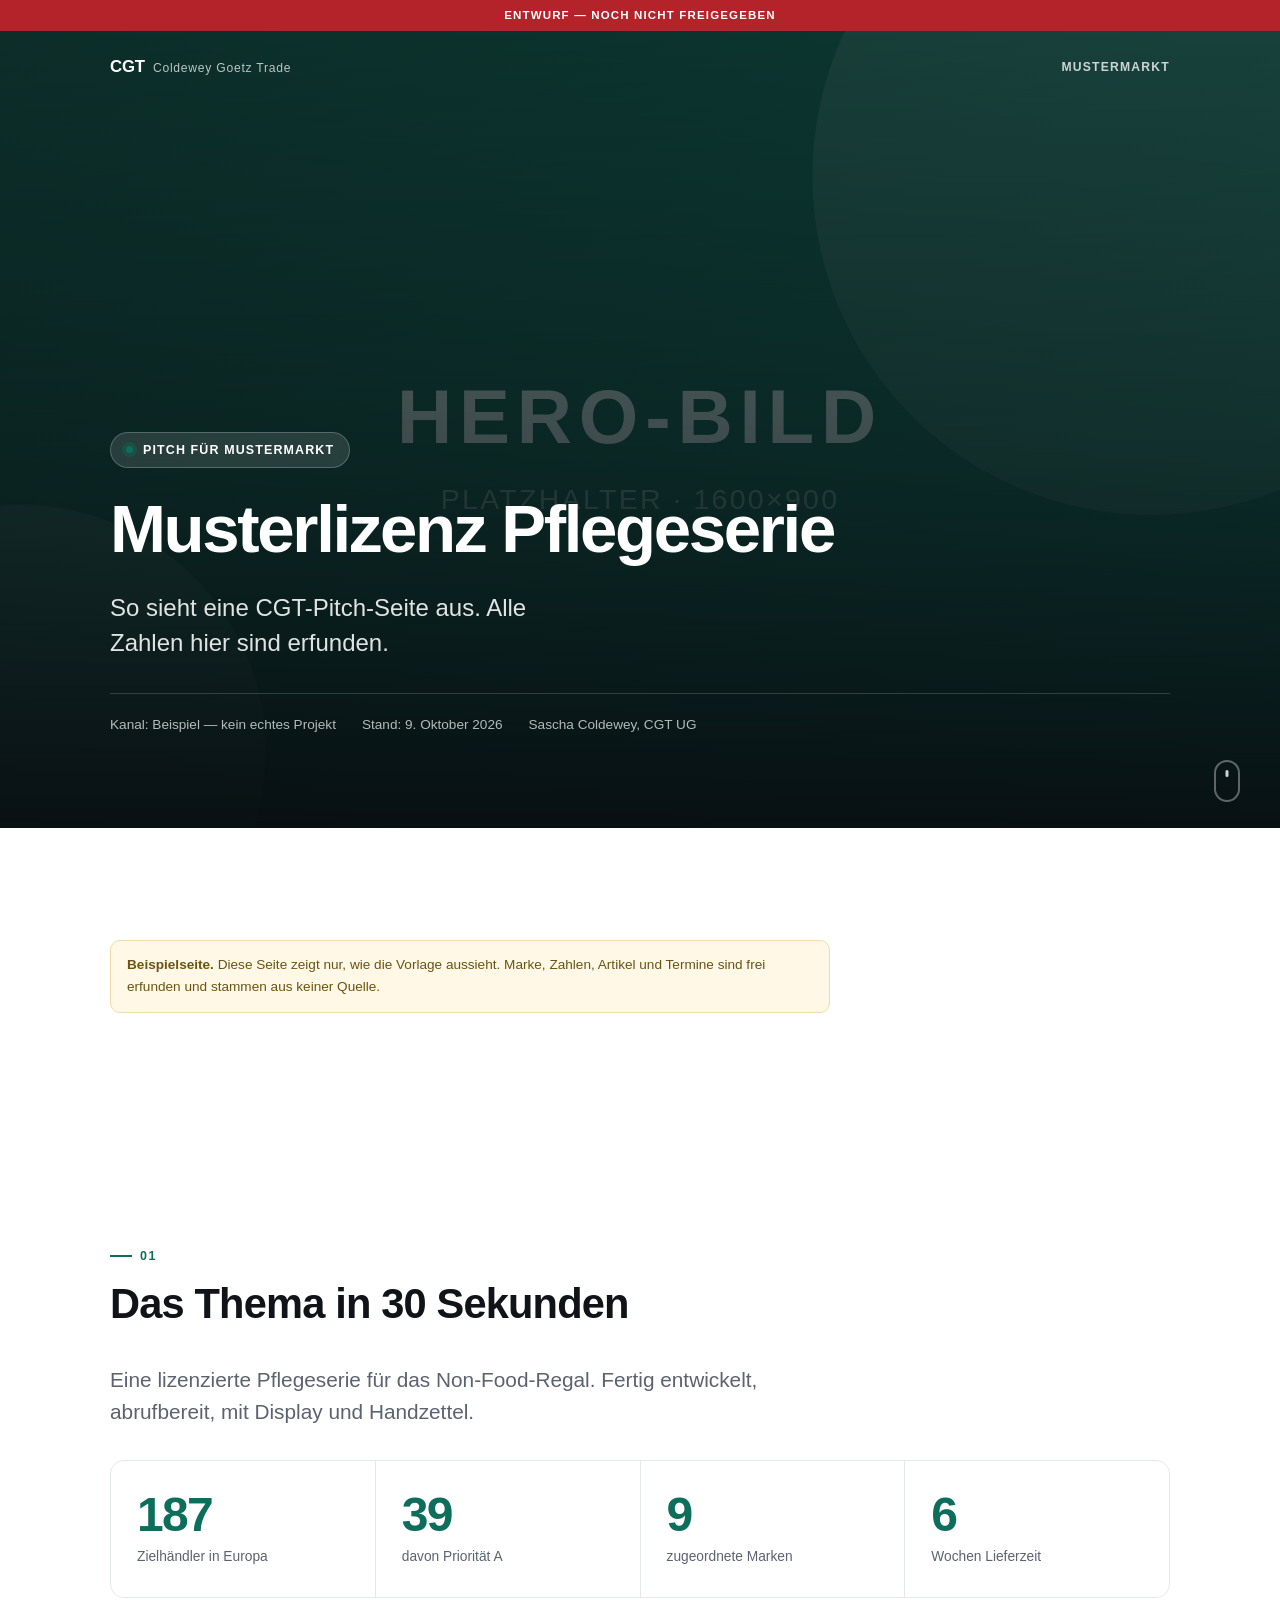
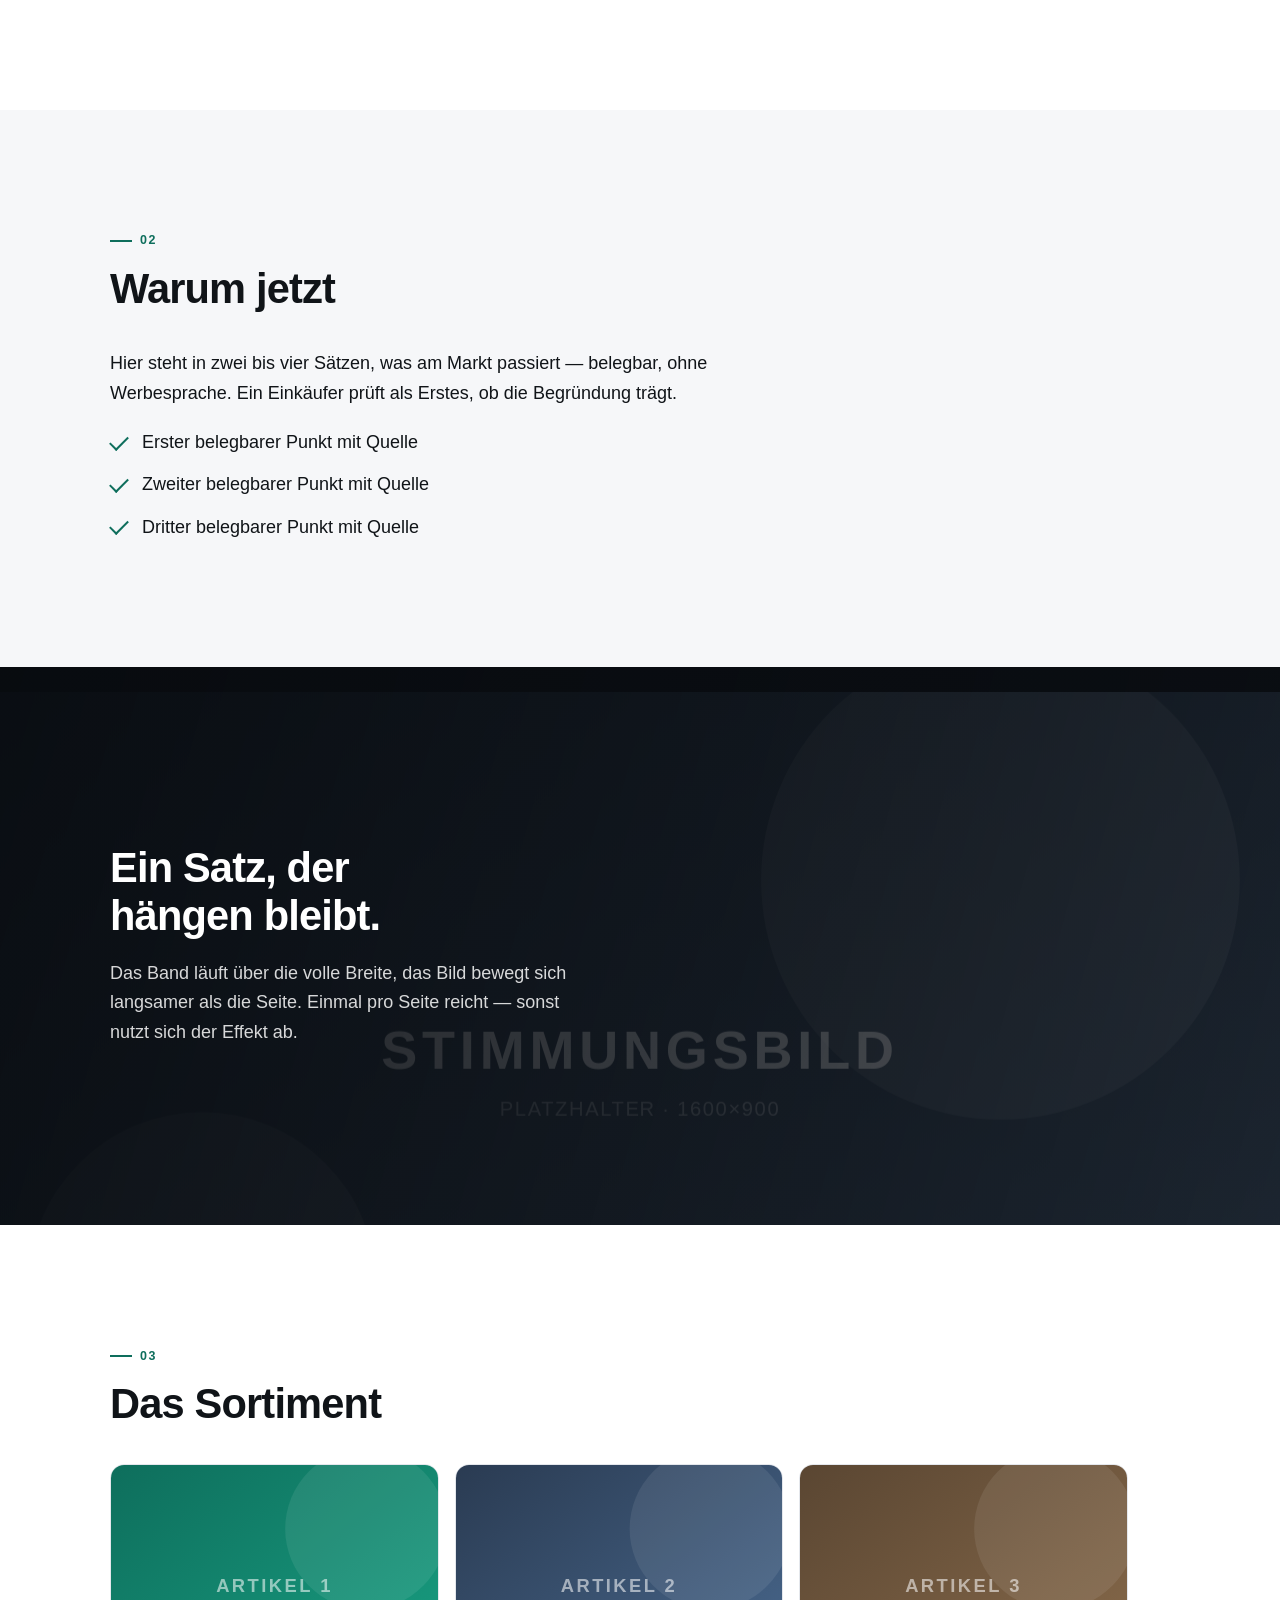
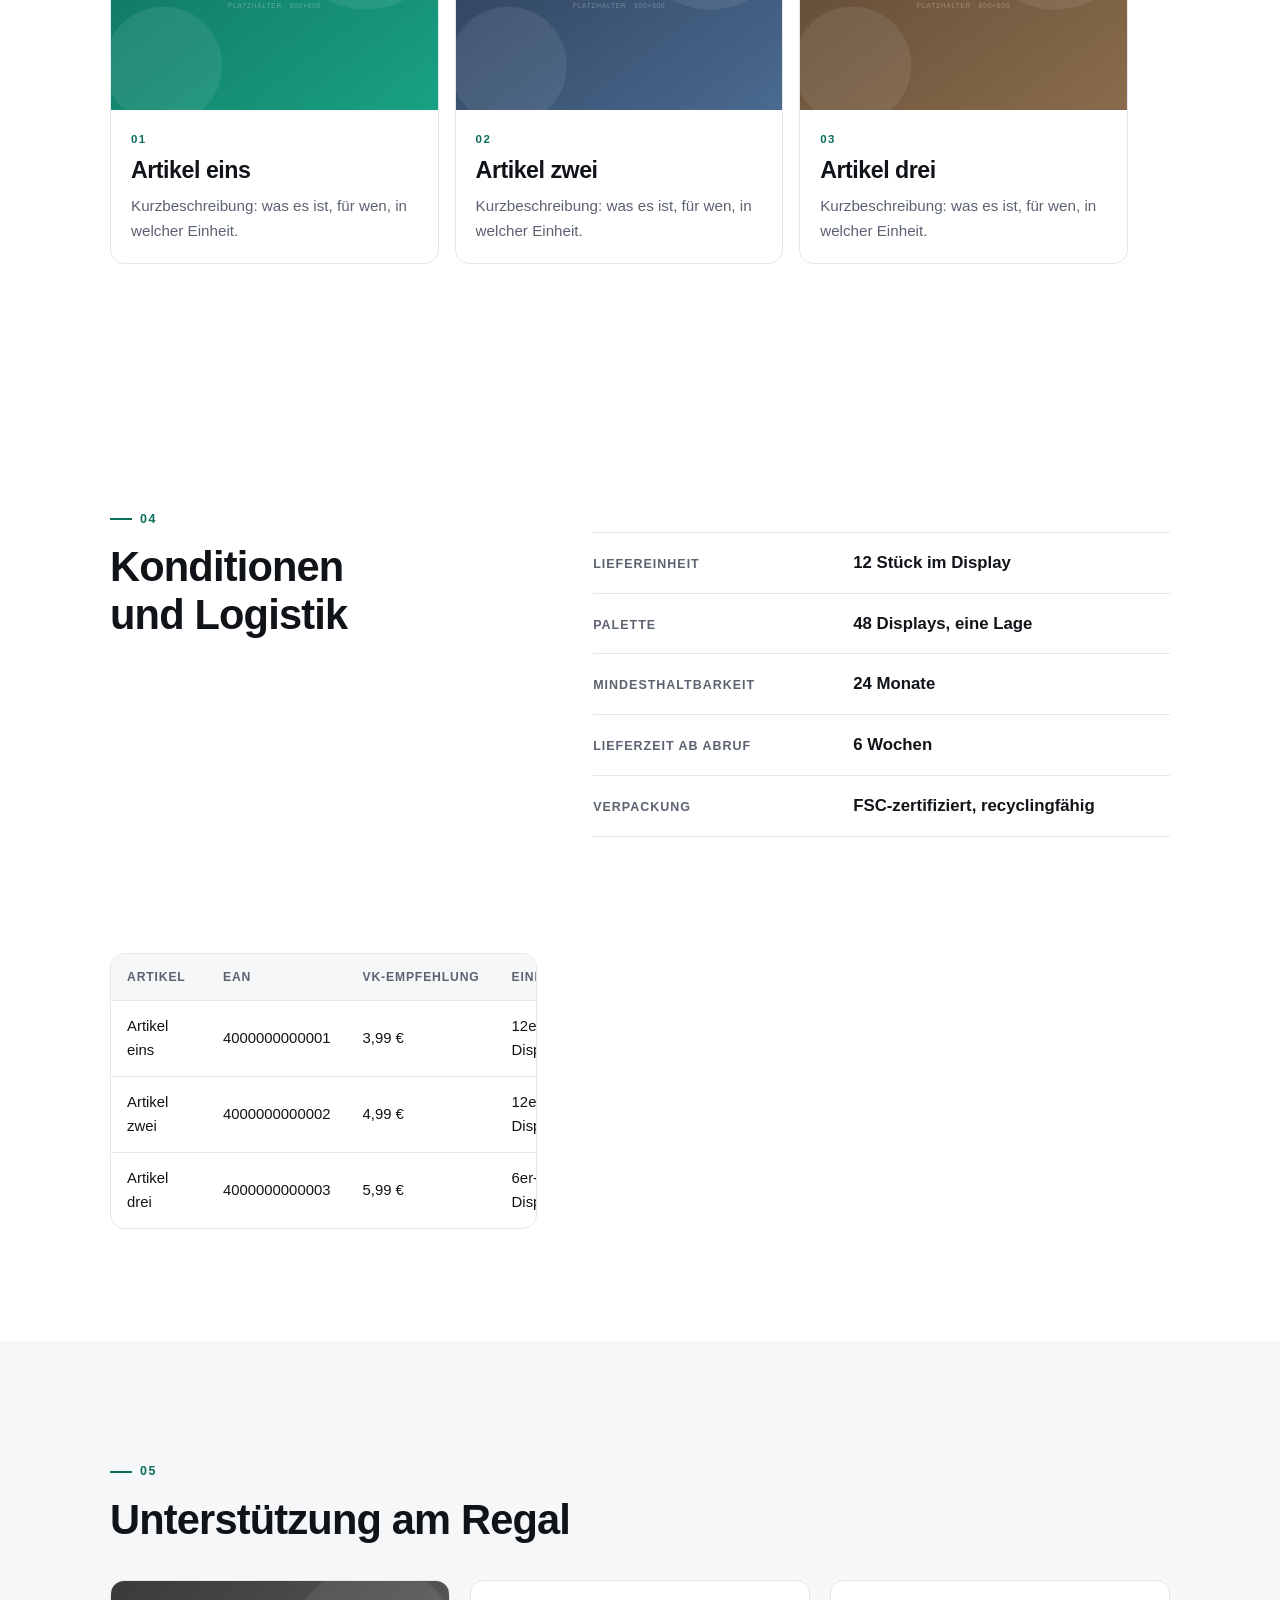
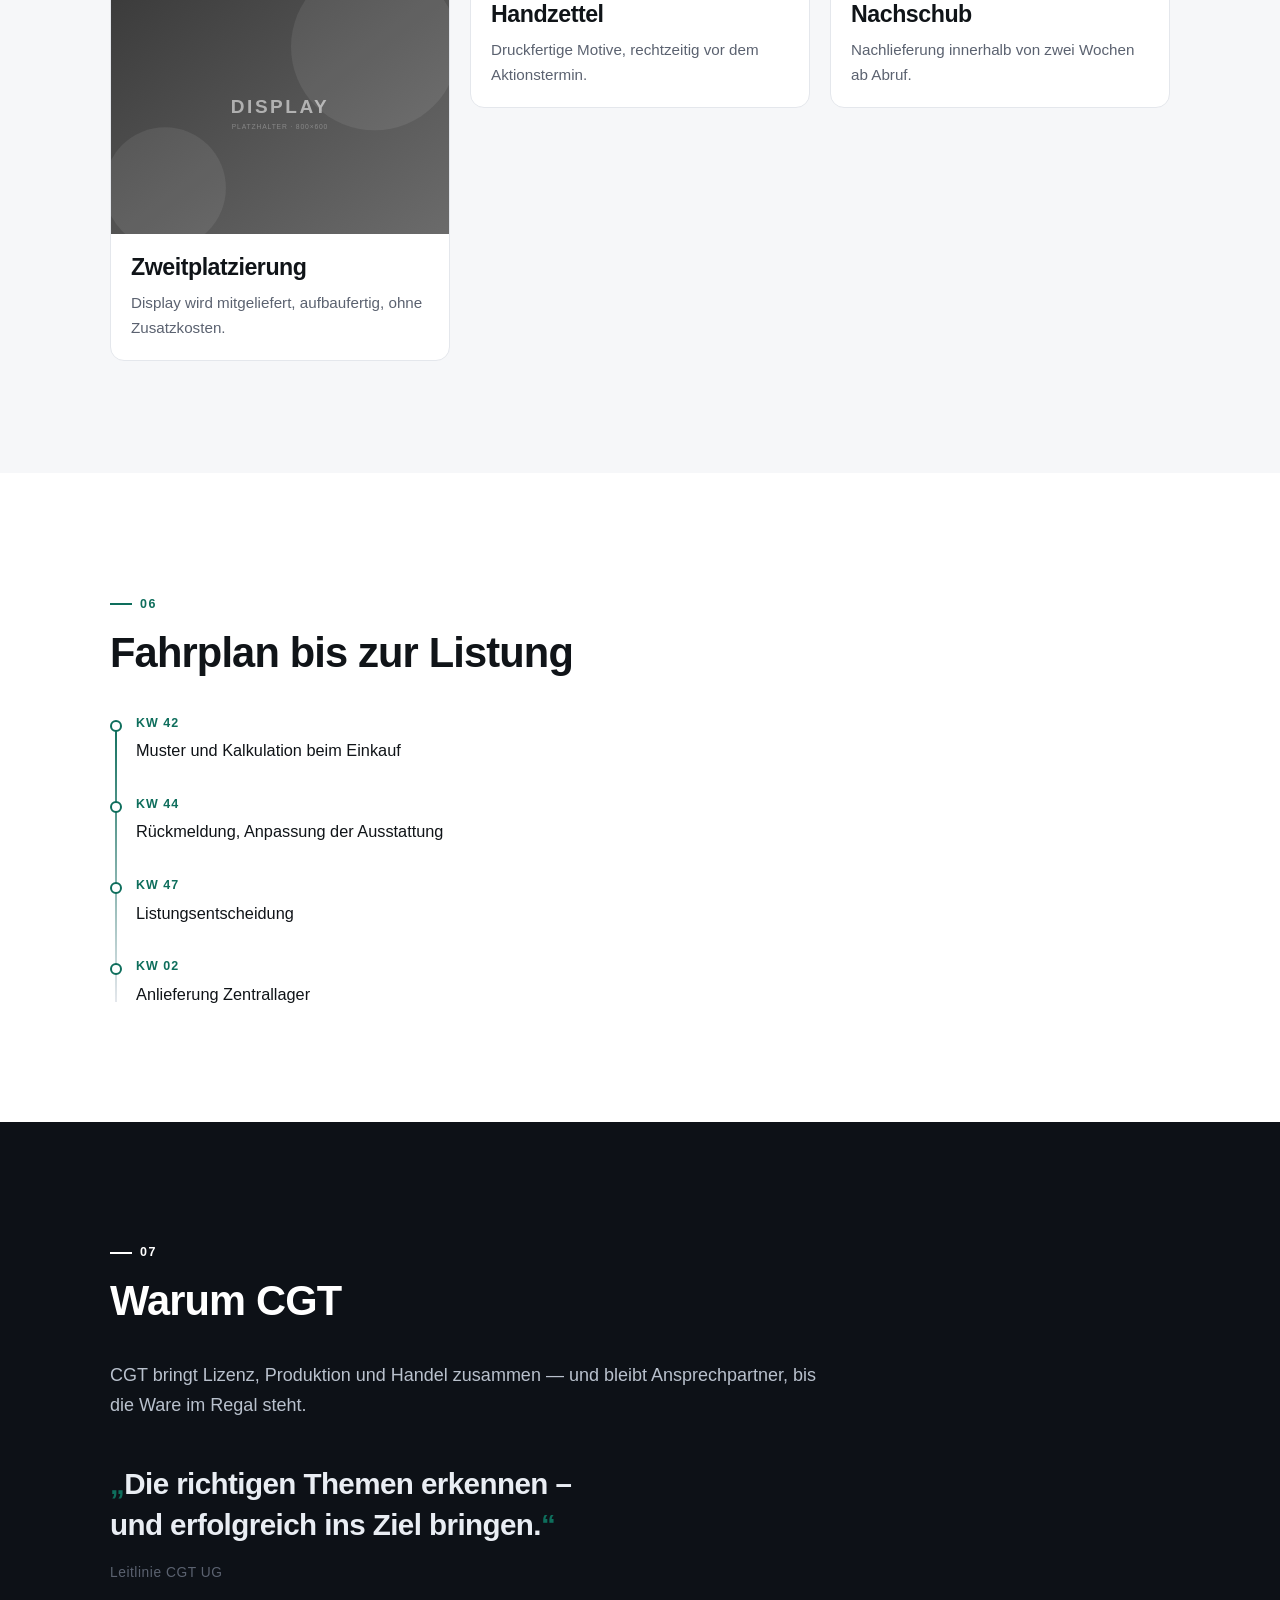
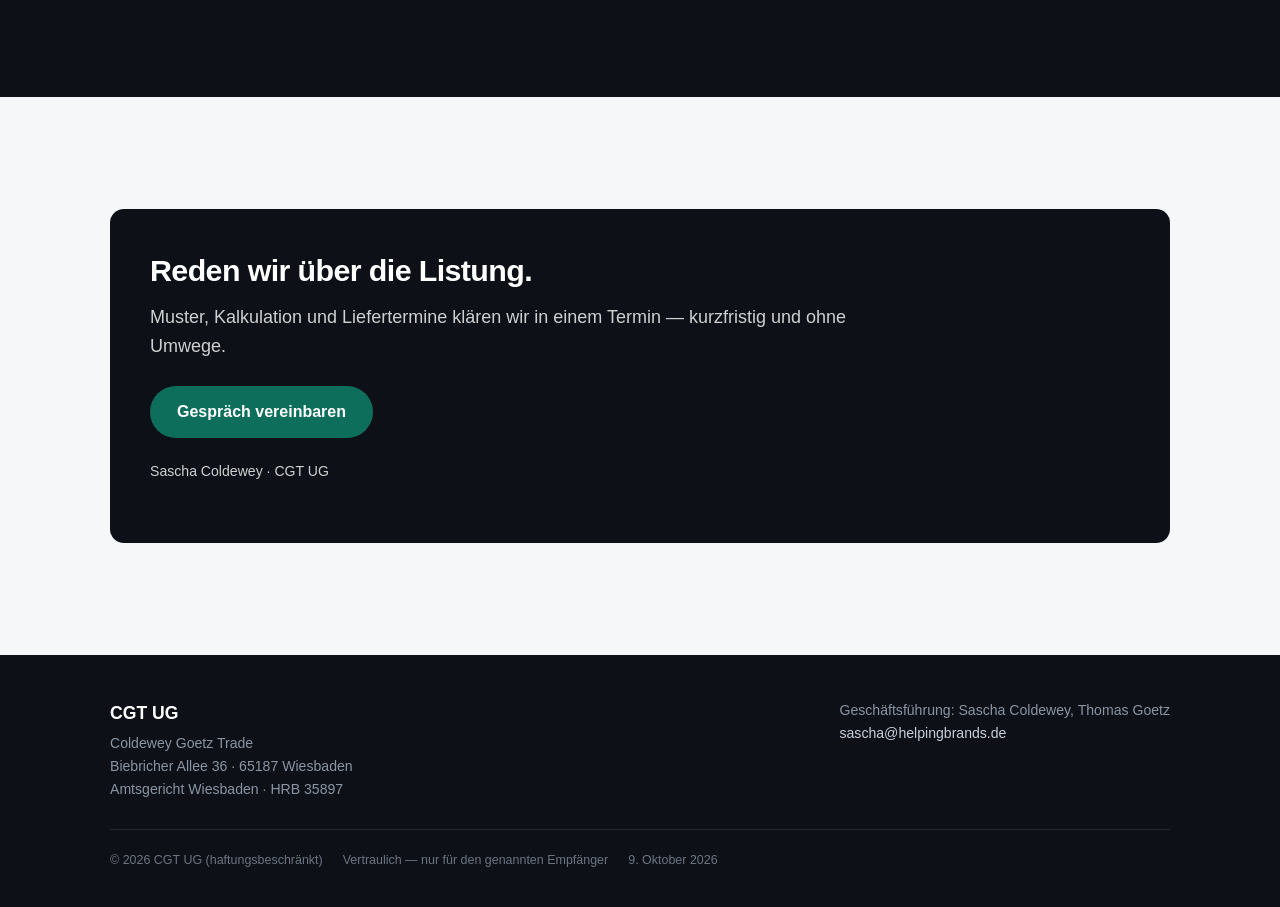
==== pitch/site/beispiel-musterlizenz/index.html @ 93c21cb8 "Pitch-Seiten: Baukastensystem fuer Kunden- und Projektseiten Eine Seite pro Kunde oder Projekt, jede" ====
<!doctype html>
<html lang="de" class="kein-js">
<head>
<meta charset="utf-8">
<meta name="viewport" content="width=device-width, initial-scale=1, viewport-fit=cover">
<title>Musterlizenz Pflegeserie — MUSTERMARKT</title>
<meta name="description" content="So sieht eine CGT-Pitch-Seite aus. Alle Zahlen hier sind erfunden.">

<!-- Pitch-Seiten gehoeren nicht in Suchmaschinen. -->
<meta name="robots" content="noindex, nofollow">

<!-- Vorschau, wenn der Link per Mail oder Messenger geteilt wird -->
<meta property="og:type" content="website">
<meta property="og:title" content="Musterlizenz Pflegeserie — MUSTERMARKT">
<meta property="og:description" content="So sieht eine CGT-Pitch-Seite aus. Alle Zahlen hier sind erfunden.">
<meta name="theme-color" content="#0d1117">

<link rel="icon" href="data:image/svg+xml,<svg xmlns='http://www.w3.org/2000/svg' viewBox='0 0 32 32'><rect width='32' height='32' rx='7' fill='%230e6e5c'/><text x='16' y='22' font-family='Arial,sans-serif' font-size='14' font-weight='bold' fill='white' text-anchor='middle'>C</text></svg>">
<link rel="stylesheet" href="assets/stil.css">

</head>
<body>

<a href="#inhalt" class="knopf" style="position:absolute;left:-9999px;top:0"
   onfocus="this.style.left='8px';this.style.top='8px';this.style.zIndex='99'"
   onblur="this.style.left='-9999px'">Zum Inhalt springen</a>

<!-- ===== Kopfzeile: auf allen Projektseiten gleich ===== -->
<header class="kopf">
  <div class="entwurfsbalken">Entwurf — noch nicht freigegeben</div>
  <div class="bahn kopf__bahn">
    <a class="kopf__logo" href="#">CGT <span>Coldewey Goetz Trade</span></a>
    <div class="kopf__kunde">MUSTERMARKT</div>
  </div>
  <div class="fortschritt"></div>
</header>

<header class="hero"><div class="hero__bild" data-parallax="0.22" style="background-image:url('bilder/hero.svg')"></div><div class="hero__schleier"></div><div class="bahn"><div class="hero__schild" data-auftritt>Pitch für MUSTERMARKT</div><h1 data-auftritt style="--verzug:80ms">Musterlizenz Pflegeserie</h1><p class="hero__claim" data-auftritt style="--verzug:200ms">So sieht eine CGT-Pitch-Seite aus. Alle Zahlen hier sind erfunden.</p><div class="hero__fuss" data-auftritt style="--verzug:320ms"><span>Kanal: Beispiel — kein echtes Projekt</span><span>Stand: 9. Oktober 2026</span><span>Sascha Coldewey, CGT UG</span></div></div><div class="hero__runter" aria-hidden="true"></div></header>

<main id="inhalt">
<section class="abschnitt"><div class="bahn">
<p class="vertraulich" data-auftritt><strong>Beispielseite.</strong> Diese Seite zeigt nur, wie die Vorlage aussieht. Marke, Zahlen, Artikel und Termine sind frei erfunden und stammen aus keiner Quelle.</p>
</div></section>
<section class="abschnitt" id="das-thema-in-30-sekunden"><div class="bahn"><header class="abschnitt__kopf" data-auftritt><span class="marke">01</span><h2>Das Thema in 30 Sekunden</h2></header>
<p class="fuehrung" data-auftritt>Eine lizenzierte Pflegeserie für das Non-Food-Regal. Fertig entwickelt, abrufbereit, mit Display und Handzettel.</p>
<div class="kennzahlen" data-auftritt><div class="kennzahl"><span class="kennzahl__wert" data-zaehlen="187" data-vor="" data-nach="" data-fertig="187">187</span><span class="kennzahl__text">Zielhändler in Europa</span></div><div class="kennzahl"><span class="kennzahl__wert" data-zaehlen="39" data-vor="" data-nach="" data-fertig="39">39</span><span class="kennzahl__text">davon Priorität A</span></div><div class="kennzahl"><span class="kennzahl__wert" data-zaehlen="9" data-vor="" data-nach="" data-fertig="9">9</span><span class="kennzahl__text">zugeordnete Marken</span></div><div class="kennzahl"><span class="kennzahl__wert" data-zaehlen="6" data-vor="" data-nach="" data-fertig="6">6</span><span class="kennzahl__text">Wochen Lieferzeit</span></div></div>
</div></section>
<section class="abschnitt abschnitt--hell" id="warum-jetzt"><div class="bahn"><header class="abschnitt__kopf" data-auftritt><span class="marke">02</span><h2>Warum jetzt</h2></header>
<p data-auftritt>Hier steht in zwei bis vier Sätzen, was am Markt passiert — belegbar, ohne Werbesprache. Ein Einkäufer prüft als Erstes, ob die Begründung trägt.</p>
<ul class="haken" data-auftritt><li>Erster belegbarer Punkt mit Quelle</li><li>Zweiter belegbarer Punkt mit Quelle</li><li>Dritter belegbarer Punkt mit Quelle</li></ul>
</div></section>
<section class="band"><div class="band__bild" data-parallax="0.18" style="background-image:url('bilder/stimmung.svg')"></div><div class="band__schleier"></div><div class="bahn"><h2 data-auftritt>Ein Satz, der hängen bleibt.</h2>
<p data-auftritt>Das Band läuft über die volle Breite, das Bild bewegt sich langsamer als die Seite. Einmal pro Seite reicht — sonst nutzt sich der Effekt ab.</p></div></section>
<section class="abschnitt" id="das-sortiment"><div class="bahn"><header class="abschnitt__kopf" data-auftritt><span class="marke">03</span><h2>Das Sortiment</h2></header>
<div class="slider" data-auftritt><div class="slider__spur"><article class="karte"><div class="karte__bild"><img src="bilder/artikel-1.svg" alt="Artikel eins" loading="lazy" decoding="async"></div><div class="karte__text"><span class="karte__nummer">01</span><h3>Artikel eins</h3><p data-auftritt>Kurzbeschreibung: was es ist, für wen, in welcher Einheit.</p></div></article><article class="karte"><div class="karte__bild"><img src="bilder/artikel-2.svg" alt="Artikel zwei" loading="lazy" decoding="async"></div><div class="karte__text"><span class="karte__nummer">02</span><h3>Artikel zwei</h3><p data-auftritt>Kurzbeschreibung: was es ist, für wen, in welcher Einheit.</p></div></article><article class="karte"><div class="karte__bild"><img src="bilder/artikel-3.svg" alt="Artikel drei" loading="lazy" decoding="async"></div><div class="karte__text"><span class="karte__nummer">03</span><h3>Artikel drei</h3><p data-auftritt>Kurzbeschreibung: was es ist, für wen, in welcher Einheit.</p></div></article></div><p class="slider__hinweis">Zum Blättern seitlich wischen &rarr;</p><div class="slider__steuer"><button class="slider__knopf" data-slider="zurueck" type="button" aria-label="Vorheriges">&#8592;</button><button class="slider__knopf" data-slider="vor" type="button" aria-label="Nächstes">&#8594;</button></div></div>
</div></section>
<section class="abschnitt abschnitt--versetzt" id="konditionen-und-logistik"><div class="bahn"><header class="abschnitt__kopf" data-auftritt><span class="marke">04</span><h2>Konditionen und Logistik</h2></header>
<div class="fakten"><div class="fakt" data-auftritt style="--verzug:0ms"><span class="fakt__name">Liefereinheit</span><span class="fakt__wert">12 Stück im Display</span></div><div class="fakt" data-auftritt style="--verzug:60ms"><span class="fakt__name">Palette</span><span class="fakt__wert">48 Displays, eine Lage</span></div><div class="fakt" data-auftritt style="--verzug:120ms"><span class="fakt__name">Mindesthaltbarkeit</span><span class="fakt__wert">24 Monate</span></div><div class="fakt" data-auftritt style="--verzug:180ms"><span class="fakt__name">Lieferzeit ab Abruf</span><span class="fakt__wert">6 Wochen</span></div><div class="fakt" data-auftritt style="--verzug:240ms"><span class="fakt__name">Verpackung</span><span class="fakt__wert">FSC-zertifiziert, recyclingfähig</span></div></div>
<div class="tabellenrahmen" data-auftritt><table><thead><tr><th>Artikel</th><th>EAN</th><th>VK-Empfehlung</th><th>Einheit</th></tr></thead><tbody><tr><td>Artikel eins</td><td>4000000000001</td><td>3,99 €</td><td>12er-Display</td></tr><tr><td>Artikel zwei</td><td>4000000000002</td><td>4,99 €</td><td>12er-Display</td></tr><tr><td>Artikel drei</td><td>4000000000003</td><td>5,99 €</td><td>6er-Display</td></tr></tbody></table></div>
</div></section>
<section class="abschnitt abschnitt--hell" id="unterst-tzung-am-regal"><div class="bahn"><header class="abschnitt__kopf" data-auftritt><span class="marke">05</span><h2>Unterstützung am Regal</h2></header>
<div class="karten"><div data-auftritt style="--verzug:0ms"><article class="karte"><div class="karte__bild"><img src="bilder/display.svg" alt="Zweitplatzierung" loading="lazy" decoding="async"></div><div class="karte__text"><h3>Zweitplatzierung</h3><p data-auftritt>Display wird mitgeliefert, aufbaufertig, ohne Zusatzkosten.</p></div></article></div><div data-auftritt style="--verzug:90ms"><article class="karte"><div class="karte__text"><h3>Handzettel</h3><p data-auftritt>Druckfertige Motive, rechtzeitig vor dem Aktionstermin.</p></div></article></div><div data-auftritt style="--verzug:180ms"><article class="karte"><div class="karte__text"><h3>Nachschub</h3><p data-auftritt>Nachlieferung innerhalb von zwei Wochen ab Abruf.</p></div></article></div></div>
</div></section>
<section class="abschnitt" id="fahrplan-bis-zur-listung"><div class="bahn"><header class="abschnitt__kopf" data-auftritt><span class="marke">06</span><h2>Fahrplan bis zur Listung</h2></header>
<div class="zeitplan"><div class="schritt" data-auftritt="seite" style="--verzug:0ms"><span class="schritt__zeit">KW 42</span><span class="schritt__was">Muster und Kalkulation beim Einkauf</span></div><div class="schritt" data-auftritt="seite" style="--verzug:110ms"><span class="schritt__zeit">KW 44</span><span class="schritt__was">Rückmeldung, Anpassung der Ausstattung</span></div><div class="schritt" data-auftritt="seite" style="--verzug:220ms"><span class="schritt__zeit">KW 47</span><span class="schritt__was">Listungsentscheidung</span></div><div class="schritt" data-auftritt="seite" style="--verzug:330ms"><span class="schritt__zeit">KW 02</span><span class="schritt__was">Anlieferung Zentrallager</span></div></div>
</div></section>
<section class="abschnitt abschnitt--dunkel" id="warum-cgt"><div class="bahn"><header class="abschnitt__kopf" data-auftritt><span class="marke">07</span><h2>Warum CGT</h2></header>
<p data-auftritt>CGT bringt Lizenz, Produktion und Handel zusammen — und bleibt Ansprechpartner, bis die Ware im Regal steht.</p>
<figure class="zitat" data-auftritt><div class="zitat__text">Die richtigen Themen erkennen – und erfolgreich ins Ziel bringen.</div><div class="zitat__quelle">Leitlinie CGT UG</div></figure>
</div></section>

<section class="abschnitt abschnitt--hell" id="kontakt"><div class="bahn"><div class="kontakt" data-auftritt><h3>Reden wir über die Listung.</h3><p>Muster, Kalkulation und Liefertermine klären wir in einem Termin — kurzfristig und ohne Umwege.</p><div class="knopfreihe"><a class="knopf knopf--voll" href="mailto:sascha@helpingbrands.de?subject=Musterlizenz%20Pflegeserie%20%E2%80%94%20R%C3%BCckfrage">Gespräch vereinbaren</a></div><p style="margin-top:22px;font-size:.88rem">Sascha Coldewey &middot; CGT UG</p></div></div></section>
</main>

<!-- ===== Fusszeile: auf allen Projektseiten gleich ===== -->
<footer class="fuss">
  <div class="bahn">
    <div class="fuss__zeile">
      <div>
        <span class="fuss__marke">CGT UG</span>
        Coldewey Goetz Trade<br>
        Biebricher Allee 36 &middot; 65187 Wiesbaden<br>
        Amtsgericht Wiesbaden &middot; HRB 35897
      </div>
      <div>
        Geschäftsführung: Sascha Coldewey, Thomas Goetz<br>
        <a href="mailto:sascha@helpingbrands.de">sascha@helpingbrands.de</a>
      </div>
    </div>
    <div class="fuss__recht">
      <span>&copy; 2026 CGT UG (haftungsbeschränkt)</span>
      <span>Vertraulich — nur für den genannten Empfänger</span>
      <span>9. Oktober 2026</span>
    </div>
  </div>
</footer>

<script src="assets/bewegung.js" defer></script>
</body>
</html>
---- pitch/site/beispiel-musterlizenz/assets/stil.css ----
/* ==========================================================================
   CGT Pitch — gemeinsames Stylesheet
   Gilt für ALLE Projektseiten. Hier wird das Aussehen geändert, nie in der
   einzelnen Projektseite. Mobile first: Basis = Handy, danach Breakpoints.
   Keine externen Schriften, keine Fremd-Server — alles liegt im Verzeichnis.
   ========================================================================== */

:root {
  /* Farben — pro Projekt überschreibbar über "akzent:" in inhalt.md */
  --akzent:        #0e6e5c;
  --akzent-dunkel: #0a5346;
  --akzent-hell:   #e7f2ef;

  --tinte:   #101418;
  --gedimmt: #5b6270;
  --linie:   #e4e7ec;
  --papier:  #ffffff;
  --sanft:   #f6f7f9;
  --nacht:   #0d1117;

  /* Typografie — Systemschriften, laden sofort, kein Drittanbieter */
  --schrift: -apple-system, BlinkMacSystemFont, "Segoe UI", Roboto,
             "Helvetica Neue", Arial, sans-serif;

  /* Raster */
  --rand: 20px;
  --max:  1140px;
  --max-text: 720px;

  --radius: 14px;
  --schatten: 0 1px 2px rgba(16,20,24,.04), 0 8px 30px rgba(16,20,24,.07);
  --schatten-hoch: 0 2px 4px rgba(16,20,24,.05), 0 18px 50px rgba(16,20,24,.12);
}

*, *::before, *::after { box-sizing: border-box; }

html {
  scroll-behavior: smooth;
  -webkit-text-size-adjust: 100%;
}

body {
  margin: 0;
  font-family: var(--schrift);
  font-size: 17px;
  line-height: 1.65;
  color: var(--tinte);
  background: var(--papier);
  overflow-x: hidden;
  -webkit-font-smoothing: antialiased;
}

img { max-width: 100%; height: auto; display: block; }
a { color: var(--akzent); text-decoration: none; }
a:hover { text-decoration: underline; }

/* --------------------------------------------------------------------------
   Lesebreite und Abschnitte
   -------------------------------------------------------------------------- */

.bahn {
  width: 100%;
  max-width: var(--max);
  margin-inline: auto;
  padding-inline: var(--rand);
}

.abschnitt {
  padding-block: 64px;
  position: relative;
}

.abschnitt > .bahn > *:first-child { margin-top: 0; }
.abschnitt > .bahn > *:last-child  { margin-bottom: 0; }

.abschnitt--hell  { background: var(--sanft); }
.abschnitt--akzent{ background: var(--akzent-hell); }

.abschnitt--dunkel {
  background: var(--nacht);
  color: #e9edf3;
}
.abschnitt--dunkel h2,
.abschnitt--dunkel h3 { color: #ffffff; }
.abschnitt--dunkel .fuehrung,
.abschnitt--dunkel p  { color: #b9c1cd; }
.abschnitt--dunkel .karte {
  background: rgba(255,255,255,.05);
  border-color: rgba(255,255,255,.12);
}
.abschnitt--dunkel .kennzahl__wert { color: #fff; }
.abschnitt--dunkel .kennzahl__text { color: #9aa4b2; }

/* --------------------------------------------------------------------------
   Typografie
   -------------------------------------------------------------------------- */

h1, h2, h3, h4 {
  line-height: 1.15;
  letter-spacing: -0.02em;
  font-weight: 700;
  margin: 0 0 .5em;
  text-wrap: balance;
}

h1 { font-size: clamp(2.1rem, 8vw, 4.2rem); letter-spacing: -0.035em; }
h2 { font-size: clamp(1.6rem, 5.5vw, 2.6rem); }
h3 { font-size: clamp(1.15rem, 3.6vw, 1.45rem); }

p { margin: 0 0 1.1em; max-width: var(--max-text); }

.abschnitt__kopf { margin-bottom: 36px; }

.marke {
  display: inline-flex;
  align-items: center;
  gap: 8px;
  font-size: .78rem;
  font-weight: 700;
  letter-spacing: .12em;
  text-transform: uppercase;
  color: var(--akzent);
  margin-bottom: 14px;
}
.marke::before {
  content: "";
  width: 22px; height: 2px;
  background: var(--akzent);
  display: inline-block;
}
.abschnitt--dunkel .marke { color: #fff; }
.abschnitt--dunkel .marke::before { background: #fff; }

.fuehrung {
  font-size: clamp(1.05rem, 3.4vw, 1.3rem);
  color: var(--gedimmt);
  max-width: var(--max-text);
  line-height: 1.55;
}

ul, ol { margin: 0 0 1.1em; padding-left: 1.15em; max-width: var(--max-text); }
li { margin-bottom: .45em; }

ul.haken { list-style: none; padding-left: 0; }
ul.haken li {
  position: relative;
  padding-left: 32px;
  margin-bottom: .7em;
}
ul.haken li::before {
  content: "";
  position: absolute; left: 0; top: .42em;
  width: 18px; height: 10px;
  border-left: 2.5px solid var(--akzent);
  border-bottom: 2.5px solid var(--akzent);
  transform: rotate(-45deg);
}

blockquote {
  margin: 28px 0;
  padding: 4px 0 4px 20px;
  border-left: 3px solid var(--akzent);
  font-size: 1.1rem;
  color: var(--tinte);
}

hr { border: 0; border-top: 1px solid var(--linie); margin: 40px 0; }

/* --------------------------------------------------------------------------
   Kopfzeile — identisch auf allen Projektseiten
   -------------------------------------------------------------------------- */

.kopf {
  position: fixed;
  inset: 0 0 auto 0;
  z-index: 50;
  background: rgba(255,255,255,0);
  border-bottom: 1px solid transparent;
  transition: background .3s ease, border-color .3s ease, box-shadow .3s ease;
}
.kopf.ist-geklebt {
  background: rgba(255,255,255,.92);
  backdrop-filter: saturate(160%) blur(12px);
  -webkit-backdrop-filter: saturate(160%) blur(12px);
  border-bottom-color: var(--linie);
  box-shadow: 0 1px 20px rgba(16,20,24,.05);
}

.kopf__bahn {
  display: flex;
  align-items: center;
  justify-content: space-between;
  gap: 16px;
  height: 60px;
}

.kopf__logo {
  font-weight: 800;
  font-size: 1.05rem;
  letter-spacing: -0.01em;
  color: #fff;
  text-decoration: none;
  display: flex;
  align-items: baseline;
  gap: 8px;
  transition: color .3s ease;
}
.kopf__logo span {
  font-weight: 500;
  font-size: .76rem;
  letter-spacing: .06em;
  opacity: .72;
  display: none;
}
.kopf.ist-geklebt .kopf__logo { color: var(--tinte); }
.kopf__logo:hover { text-decoration: none; }

.kopf__kunde {
  font-size: .76rem;
  font-weight: 600;
  letter-spacing: .1em;
  text-transform: uppercase;
  color: rgba(255,255,255,.78);
  transition: color .3s ease;
  white-space: nowrap;
  overflow: hidden;
  text-overflow: ellipsis;
}
.kopf.ist-geklebt .kopf__kunde { color: var(--gedimmt); }

/* Lesefortschritt */
.fortschritt {
  position: absolute;
  left: 0; bottom: -1px;
  height: 2px;
  width: 0%;
  background: var(--akzent);
  transition: width .1s linear;
}

/* --------------------------------------------------------------------------
   Hero — Vollbild, Parallax-Bild, gestaffelte Einblendung
   -------------------------------------------------------------------------- */

.hero {
  position: relative;
  min-height: 92svh;
  min-height: 92vh;
  display: flex;
  align-items: flex-end;
  padding-block: 120px 56px;
  overflow: hidden;
  background: var(--nacht);
  color: #fff;
  isolation: isolate;
}

.hero__bild {
  position: absolute;
  inset: -12% 0 -12% 0;
  z-index: -2;
  background-size: cover;
  background-position: center;
  will-change: transform;
}

.hero__schleier {
  position: absolute;
  inset: 0;
  z-index: -1;
  background:
    linear-gradient(to top, rgba(8,11,15,.94) 0%, rgba(8,11,15,.62) 45%, rgba(8,11,15,.35) 100%);
}

.hero h1 { color: #fff; margin-bottom: .35em; }

.hero__claim {
  font-size: clamp(1.05rem, 4vw, 1.5rem);
  color: rgba(255,255,255,.88);
  max-width: 34ch;
  margin-bottom: 28px;
  line-height: 1.45;
}

.hero__schild {
  display: inline-flex;
  align-items: center;
  gap: 10px;
  background: rgba(255,255,255,.12);
  border: 1px solid rgba(255,255,255,.22);
  backdrop-filter: blur(8px);
  -webkit-backdrop-filter: blur(8px);
  padding: 7px 15px;
  border-radius: 100px;
  font-size: .78rem;
  font-weight: 600;
  letter-spacing: .09em;
  text-transform: uppercase;
  margin-bottom: 22px;
}
.hero__schild::before {
  content: "";
  width: 7px; height: 7px;
  border-radius: 50%;
  background: var(--akzent);
  box-shadow: 0 0 0 4px color-mix(in srgb, var(--akzent) 35%, transparent);
}

.hero__fuss {
  display: flex;
  flex-wrap: wrap;
  gap: 10px 26px;
  font-size: .85rem;
  color: rgba(255,255,255,.7);
  border-top: 1px solid rgba(255,255,255,.16);
  padding-top: 20px;
  margin-top: 32px;
}

.hero__runter {
  position: absolute;
  right: var(--rand); bottom: 26px;
  transform: none;
  width: 26px; height: 42px;
  border: 2px solid rgba(255,255,255,.35);
  border-radius: 14px;
  display: none;
}
.hero__runter::after {
  content: "";
  position: absolute;
  left: 50%; top: 8px;
  width: 3px; height: 7px;
  border-radius: 2px;
  background: rgba(255,255,255,.8);
  transform: translateX(-50%);
  animation: rollen 1.9s ease-in-out infinite;
}
@keyframes rollen {
  0%, 100% { opacity: 0; transform: translate(-50%, 0); }
  35%      { opacity: 1; }
  70%      { opacity: 0; transform: translate(-50%, 14px); }
}
.hero__runter::after { left: 50%; }

/* --------------------------------------------------------------------------
   Kennzahlen — zählen beim Scrollen hoch
   -------------------------------------------------------------------------- */

.kennzahlen {
  display: grid;
  grid-template-columns: repeat(2, 1fr);
  gap: 1px;
  background: var(--linie);
  border: 1px solid var(--linie);
  border-radius: var(--radius);
  overflow: hidden;
  margin: 32px 0;
}
.abschnitt--dunkel .kennzahlen {
  background: rgba(255,255,255,.1);
  border-color: rgba(255,255,255,.1);
}

.kennzahl {
  background: var(--papier);
  padding: 22px 18px;
  text-align: left;
}
.abschnitt--dunkel .kennzahl,
.abschnitt--hell .kennzahl { background: var(--papier); }
.abschnitt--dunkel .kennzahl { background: #131922; }

.kennzahl__wert {
  display: block;
  font-size: clamp(1.9rem, 7.5vw, 3rem);
  font-weight: 800;
  letter-spacing: -0.035em;
  line-height: 1;
  color: var(--akzent);
  font-variant-numeric: tabular-nums;
  margin-bottom: 8px;
}
.kennzahl__text {
  font-size: .86rem;
  color: var(--gedimmt);
  line-height: 1.4;
  display: block;
}

/* --------------------------------------------------------------------------
   Karten + Slider
   -------------------------------------------------------------------------- */

.karten {
  display: grid;
  grid-template-columns: 1fr;
  gap: 16px;
  margin: 32px 0;
}

.karte {
  background: var(--papier);
  border: 1px solid var(--linie);
  border-radius: var(--radius);
  overflow: hidden;
  display: flex;
  flex-direction: column;
  transition: transform .35s cubic-bezier(.2,.7,.3,1), box-shadow .35s ease;
}
.karte:hover { transform: translateY(-4px); box-shadow: var(--schatten-hoch); }

.karte__bild {
  aspect-ratio: 4 / 3;
  background: var(--sanft);
  overflow: hidden;
}
.karte__bild img {
  width: 100%; height: 100%;
  object-fit: cover;
  transition: transform .6s cubic-bezier(.2,.7,.3,1);
}
.karte:hover .karte__bild img { transform: scale(1.05); }

.karte__text { padding: 20px; flex: 1; }
.karte__text h3 { margin-bottom: .4em; }
.karte__text p { font-size: .95rem; color: var(--gedimmt); margin-bottom: .6em; }
.karte__text > *:last-child { margin-bottom: 0; }

.karte__nummer {
  font-size: .72rem;
  font-weight: 700;
  letter-spacing: .12em;
  color: var(--akzent);
  display: block;
  margin-bottom: 8px;
}

/* Horizontaler Slider — auf dem Handy wischen, am Desktop Pfeile */
.slider { margin: 32px 0; position: relative; }

.slider__spur {
  display: grid;
  grid-auto-flow: column;
  grid-auto-columns: 78%;
  gap: 16px;
  overflow-x: auto;
  scroll-snap-type: x mandatory;
  scroll-padding-inline: var(--rand);
  padding-inline: var(--rand);
  margin-inline: calc(var(--rand) * -1);
  padding-bottom: 12px;
  scrollbar-width: none;
  -webkit-overflow-scrolling: touch;
}
.slider__spur::-webkit-scrollbar { display: none; }
.slider__spur > * { scroll-snap-align: start; }

.slider__steuer {
  display: none;
  gap: 10px;
  margin-top: 16px;
}
.slider__knopf {
  width: 44px; height: 44px;
  border-radius: 50%;
  border: 1px solid var(--linie);
  background: var(--papier);
  color: var(--tinte);
  cursor: pointer;
  font-size: 1.1rem;
  line-height: 1;
  transition: background .2s ease, border-color .2s ease, opacity .2s ease;
}
.slider__knopf:hover { background: var(--sanft); border-color: var(--akzent); }
.slider__knopf[disabled] { opacity: .35; cursor: default; }

.slider__hinweis {
  font-size: .8rem;
  color: var(--gedimmt);
  margin-top: 10px;
}

/* --------------------------------------------------------------------------
   Fakten / Konditionen — Liste auf dem Handy, Raster am Desktop
   -------------------------------------------------------------------------- */

.fakten {
  margin: 32px 0;
  border-top: 1px solid var(--linie);
}
.fakt {
  display: grid;
  grid-template-columns: 1fr;
  gap: 2px;
  padding: 16px 0;
  border-bottom: 1px solid var(--linie);
}
.fakt__name {
  font-size: .78rem;
  font-weight: 700;
  letter-spacing: .08em;
  text-transform: uppercase;
  color: var(--gedimmt);
}
.fakt__wert { font-size: 1.05rem; font-weight: 600; }

/* Tabellen (aus Markdown) — rollen auf dem Handy seitlich */
.tabellenrahmen {
  overflow-x: auto;
  margin: 28px 0;
  border: 1px solid var(--linie);
  border-radius: var(--radius);
  -webkit-overflow-scrolling: touch;
}
table { border-collapse: collapse; width: 100%; font-size: .93rem; min-width: 480px; }
th, td { padding: 13px 16px; text-align: left; border-bottom: 1px solid var(--linie); }
th {
  background: var(--sanft);
  font-size: .76rem;
  letter-spacing: .07em;
  text-transform: uppercase;
  color: var(--gedimmt);
  white-space: nowrap;
}
tr:last-child td { border-bottom: 0; }

/* --------------------------------------------------------------------------
   Zeitplan
   -------------------------------------------------------------------------- */

.zeitplan { margin: 32px 0; padding-left: 26px; position: relative; }
.zeitplan::before {
  content: "";
  position: absolute; left: 5px; top: 8px; bottom: 8px;
  width: 2px;
  background: linear-gradient(to bottom, var(--akzent), var(--linie));
}
.schritt { position: relative; padding-bottom: 28px; }
.schritt:last-child { padding-bottom: 0; }
.schritt::before {
  content: "";
  position: absolute; left: -26px; top: 7px;
  width: 12px; height: 12px;
  border-radius: 50%;
  background: var(--papier);
  border: 2.5px solid var(--akzent);
}
.schritt__zeit {
  font-size: .78rem;
  font-weight: 700;
  letter-spacing: .08em;
  text-transform: uppercase;
  color: var(--akzent);
  display: block;
  margin-bottom: 3px;
}
.schritt__was { font-size: 1.02rem; }

/* --------------------------------------------------------------------------
   Parallax-Band
   -------------------------------------------------------------------------- */

.band {
  position: relative;
  min-height: 62svh;
  min-height: 62vh;
  display: flex;
  align-items: center;
  padding-block: 72px;
  overflow: hidden;
  color: #fff;
  background: var(--nacht);
  isolation: isolate;
}
.band__bild {
  position: absolute;
  inset: -15% 0 -15% 0;
  z-index: -2;
  background-size: cover;
  background-position: center;
  will-change: transform;
}
.band__schleier {
  position: absolute; inset: 0; z-index: -1;
  background: linear-gradient(105deg, rgba(8,11,15,.88) 0%, rgba(8,11,15,.55) 100%);
}
.band h2 { color: #fff; max-width: 18ch; margin-bottom: .45em; }
.band > .bahn > *:first-child { margin-top: 0; }
.band > .bahn > *:last-child  { margin-bottom: 0; }
.band p  { color: rgba(255,255,255,.84); max-width: 48ch; }

/* --------------------------------------------------------------------------
   Zitat
   -------------------------------------------------------------------------- */

.zitat { margin: 44px 0; max-width: 760px; }
.zitat__text {
  font-size: clamp(1.25rem, 4.6vw, 1.85rem);
  line-height: 1.38;
  font-weight: 600;
  letter-spacing: -0.02em;
  margin-bottom: 16px;
  text-wrap: balance;
}
.zitat__text::before { content: "„"; color: var(--akzent); }
.zitat__text::after  { content: "“"; color: var(--akzent); }
.zitat__quelle {
  font-size: .86rem;
  color: var(--gedimmt);
  letter-spacing: .04em;
}

/* --------------------------------------------------------------------------
   Galerie
   -------------------------------------------------------------------------- */

.galerie {
  display: grid;
  grid-template-columns: repeat(2, 1fr);
  gap: 10px;
  margin: 32px 0;
}
.galerie figure { margin: 0; border-radius: 10px; overflow: hidden; background: var(--sanft); }
.galerie img { width: 100%; aspect-ratio: 1/1; object-fit: cover; transition: transform .6s ease; }
.galerie figure:hover img { transform: scale(1.06); }
.galerie figcaption {
  font-size: .78rem; color: var(--gedimmt); padding: 8px 2px 0;
}

/* Einzelbild im Textfluss */
.bild { margin: 32px 0; }
.bild img { border-radius: var(--radius); width: 100%; }
.bild figcaption { font-size: .82rem; color: var(--gedimmt); margin-top: 10px; }

/* --------------------------------------------------------------------------
   Kontakt / Handlungsaufruf
   -------------------------------------------------------------------------- */

.kontakt {
  background: var(--nacht);
  color: #fff;
  border-radius: var(--radius);
  padding: 32px 24px;
  margin: 32px 0;
}
.kontakt h3 { color: #fff; font-size: clamp(1.3rem, 5vw, 1.9rem); }
.kontakt p { color: rgba(255,255,255,.8); }

.knopfreihe { display: flex; flex-wrap: wrap; gap: 12px; margin-top: 24px; }

.knopf {
  display: inline-flex;
  align-items: center;
  justify-content: center;
  gap: 9px;
  min-height: 52px;
  padding: 0 26px;
  border-radius: 100px;
  font-weight: 650;
  font-size: 1rem;
  text-decoration: none;
  border: 1.5px solid transparent;
  transition: transform .2s ease, background .2s ease, border-color .2s ease;
  flex: 1 1 auto;
}
.knopf:hover { text-decoration: none; transform: translateY(-2px); }
.knopf--voll { background: var(--akzent); color: #fff; }
.knopf--voll:hover { background: var(--akzent-dunkel); }
.knopf--rand { border-color: rgba(255,255,255,.35); color: #fff; }
.knopf--rand:hover { border-color: #fff; background: rgba(255,255,255,.08); }

.abschnitt .knopf--rand { border-color: var(--linie); color: var(--tinte); }
.abschnitt .knopf--rand:hover { border-color: var(--akzent); background: var(--sanft); }

/* --------------------------------------------------------------------------
   Fußzeile — identisch auf allen Projektseiten
   -------------------------------------------------------------------------- */

.fuss {
  background: var(--nacht);
  color: #8a94a3;
  padding-block: 44px 36px;
  font-size: .88rem;
}
.fuss a { color: #c7cfdb; }
.fuss__marke {
  color: #fff;
  font-weight: 800;
  font-size: 1.1rem;
  display: block;
  margin-bottom: 4px;
}
.fuss__zeile {
  display: flex;
  flex-direction: column;
  gap: 24px;
}
.fuss__recht {
  border-top: 1px solid rgba(255,255,255,.1);
  margin-top: 28px;
  padding-top: 20px;
  font-size: .78rem;
  color: #6b7482;
  display: flex;
  flex-wrap: wrap;
  gap: 8px 20px;
}

/* Vertraulichkeitshinweis */
.vertraulich {
  background: #fff8e6;
  border: 1px solid #f0dca8;
  color: #6b5312;
  border-radius: 10px;
  padding: 13px 16px;
  font-size: .85rem;
  margin: 0 0 24px;
}
/* Sitzt in der Kopfzeile und bleibt damit beim Scrollen sichtbar. */
.entwurfsbalken {
  background: #b4232a;
  color: #fff;
  text-align: center;
  font-size: .72rem;
  font-weight: 700;
  letter-spacing: .1em;
  text-transform: uppercase;
  padding: 6px var(--rand);
}

/* --------------------------------------------------------------------------
   Scroll-Animationen — Grundzustand
   JS setzt .ist-sichtbar, sobald das Element ins Bild kommt.
   -------------------------------------------------------------------------- */

[data-auftritt] {
  opacity: 0;
  transform: translateY(26px);
  transition: opacity .7s cubic-bezier(.2,.7,.3,1),
              transform .7s cubic-bezier(.2,.7,.3,1);
  transition-delay: var(--verzug, 0ms);
}
[data-auftritt].ist-sichtbar { opacity: 1; transform: none; }

[data-auftritt="seite"]  { transform: translateX(-28px); }
[data-auftritt="zoom"]   { transform: scale(.94); }

/* Wenn kein JS läuft, muss trotzdem alles lesbar sein. */
.kein-js [data-auftritt] { opacity: 1; transform: none; }

/* --------------------------------------------------------------------------
   Breakpoints
   -------------------------------------------------------------------------- */

@media (min-width: 600px) {
  :root { --rand: 32px; }
  body { font-size: 18px; }
  .abschnitt { padding-block: 88px; }
  .hero { padding-bottom: 92px; }
  .kennzahlen { grid-template-columns: repeat(2, 1fr); }
  .kennzahl { padding: 30px 26px; }
  .karten { grid-template-columns: repeat(2, 1fr); gap: 20px; }
  .galerie { grid-template-columns: repeat(3, 1fr); gap: 14px; }
  .slider__spur { grid-auto-columns: 46%; }
  .kontakt { padding: 44px 40px; }
  .knopf { flex: 0 0 auto; }
  .fakt { grid-template-columns: 240px 1fr; gap: 20px; align-items: baseline; }
  .hero__runter { display: block; }
  .kopf__logo span { display: inline; }
}

@media (min-width: 900px) {
  :root { --rand: 40px; }
  .abschnitt { padding-block: 112px; }
  .kopf__bahn { height: 72px; }
  .kennzahlen { grid-template-columns: repeat(4, 1fr); }
  .karten { grid-template-columns: repeat(3, 1fr); }
  .karten--zwei { grid-template-columns: repeat(2, 1fr); }
  .slider__spur { grid-auto-columns: 31%; }
  .slider__steuer { display: flex; }
  .slider__hinweis { display: none; }
  .galerie { grid-template-columns: repeat(4, 1fr); }
  .fuss__zeile { flex-direction: row; justify-content: space-between; align-items: flex-start; }
  .zeitplan--breit { columns: 2; column-gap: 48px; }
}

@media (min-width: 1200px) {
  .abschnitt--versetzt .bahn { display: grid; grid-template-columns: 1fr 1.35fr; gap: 56px; }
  .abschnitt--versetzt .abschnitt__kopf { margin-bottom: 0; position: sticky; top: 112px; align-self: start; }
}

/* --------------------------------------------------------------------------
   Rücksicht, Druck, Dunkelmodus-Geräte
   -------------------------------------------------------------------------- */

@media (prefers-reduced-motion: reduce) {
  html { scroll-behavior: auto; }
  *, *::before, *::after {
    animation-duration: .001ms !important;
    animation-iteration-count: 1 !important;
    transition-duration: .001ms !important;
  }
  [data-auftritt] { opacity: 1 !important; transform: none !important; }
  .hero__bild, .band__bild { transform: none !important; }
}

@media print {
  .kopf, .hero__runter, .slider__steuer, .entwurfsbalken { display: none !important; }
  body { font-size: 11pt; }
  .hero, .band, .kontakt, .fuss { background: #fff !important; color: #000 !important; }
  .hero__bild, .band__bild, .hero__schleier, .band__schleier { display: none !important; }
  .hero h1, .band h2, .kontakt h3, .fuss__marke { color: #000 !important; }
  .abschnitt { padding-block: 18pt; page-break-inside: avoid; }
  [data-auftritt] { opacity: 1 !important; transform: none !important; }
  .slider__spur { grid-auto-columns: 1fr; overflow: visible; }
}
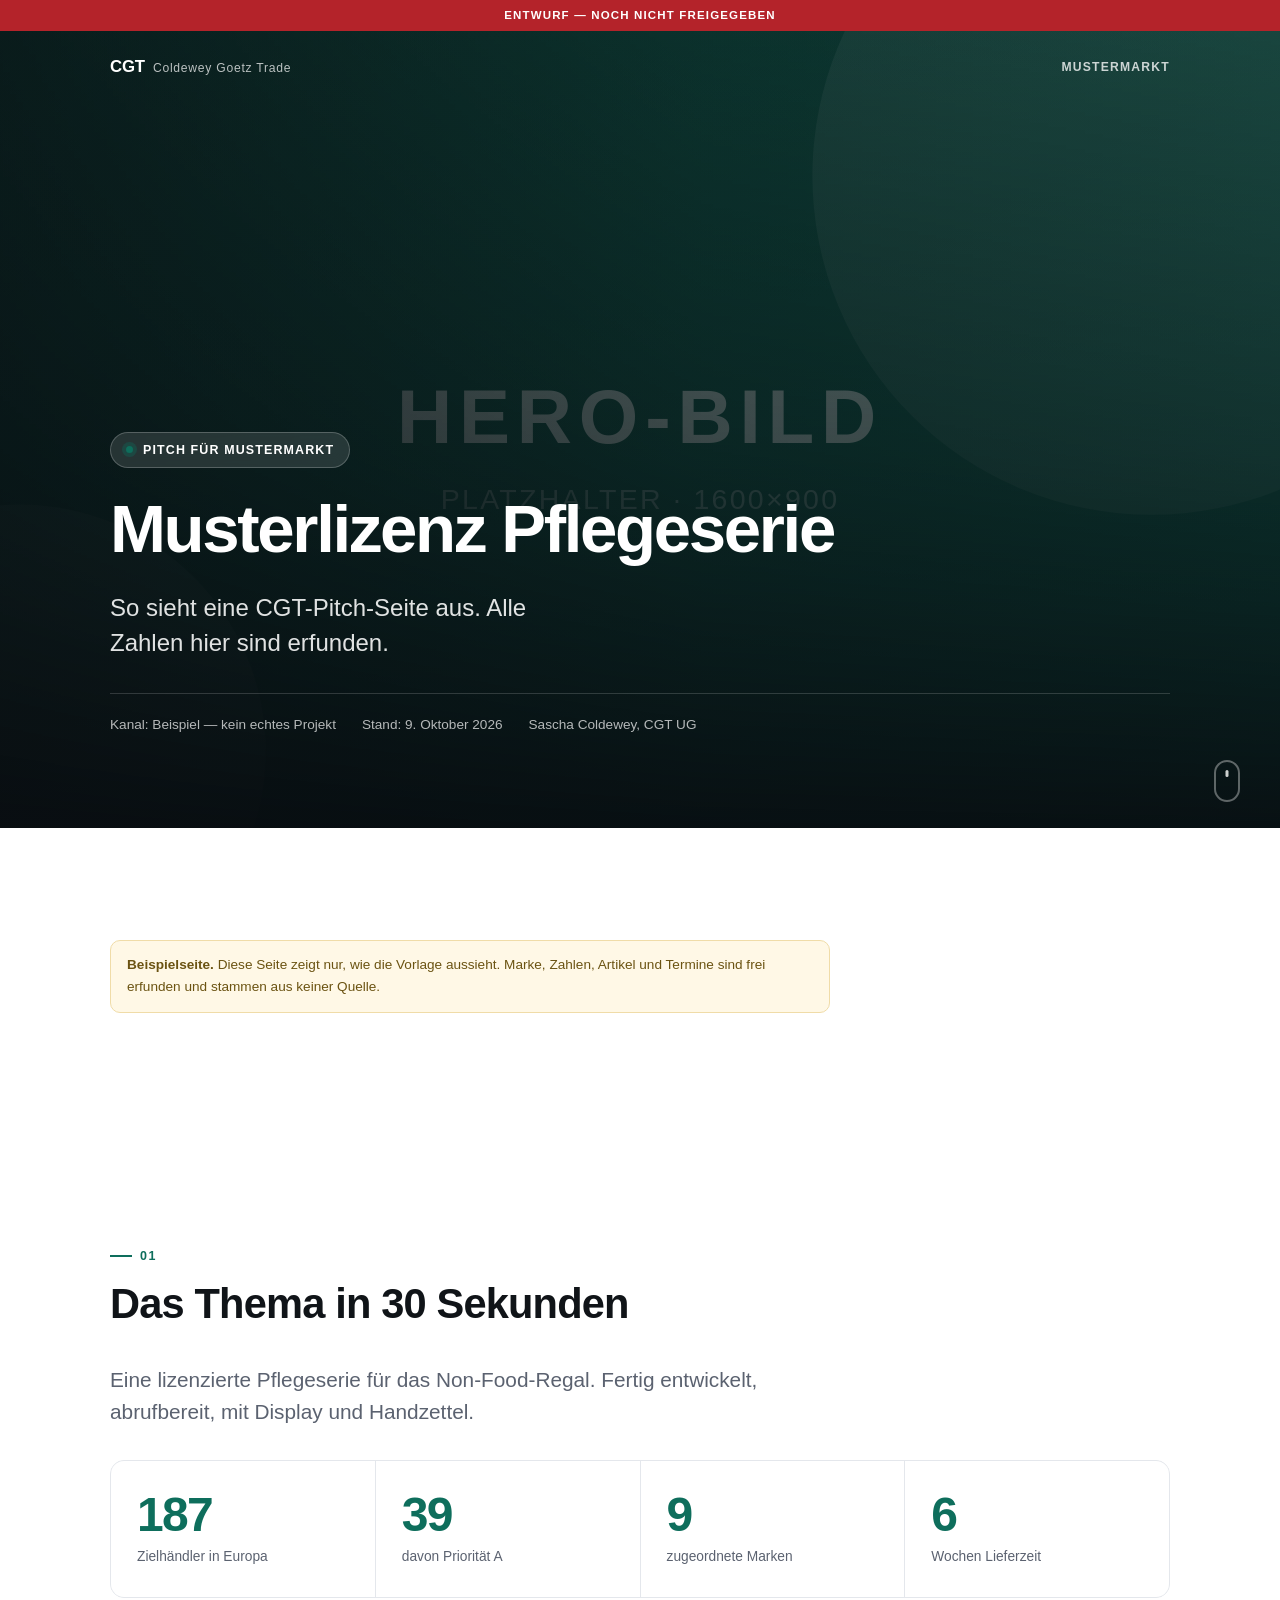
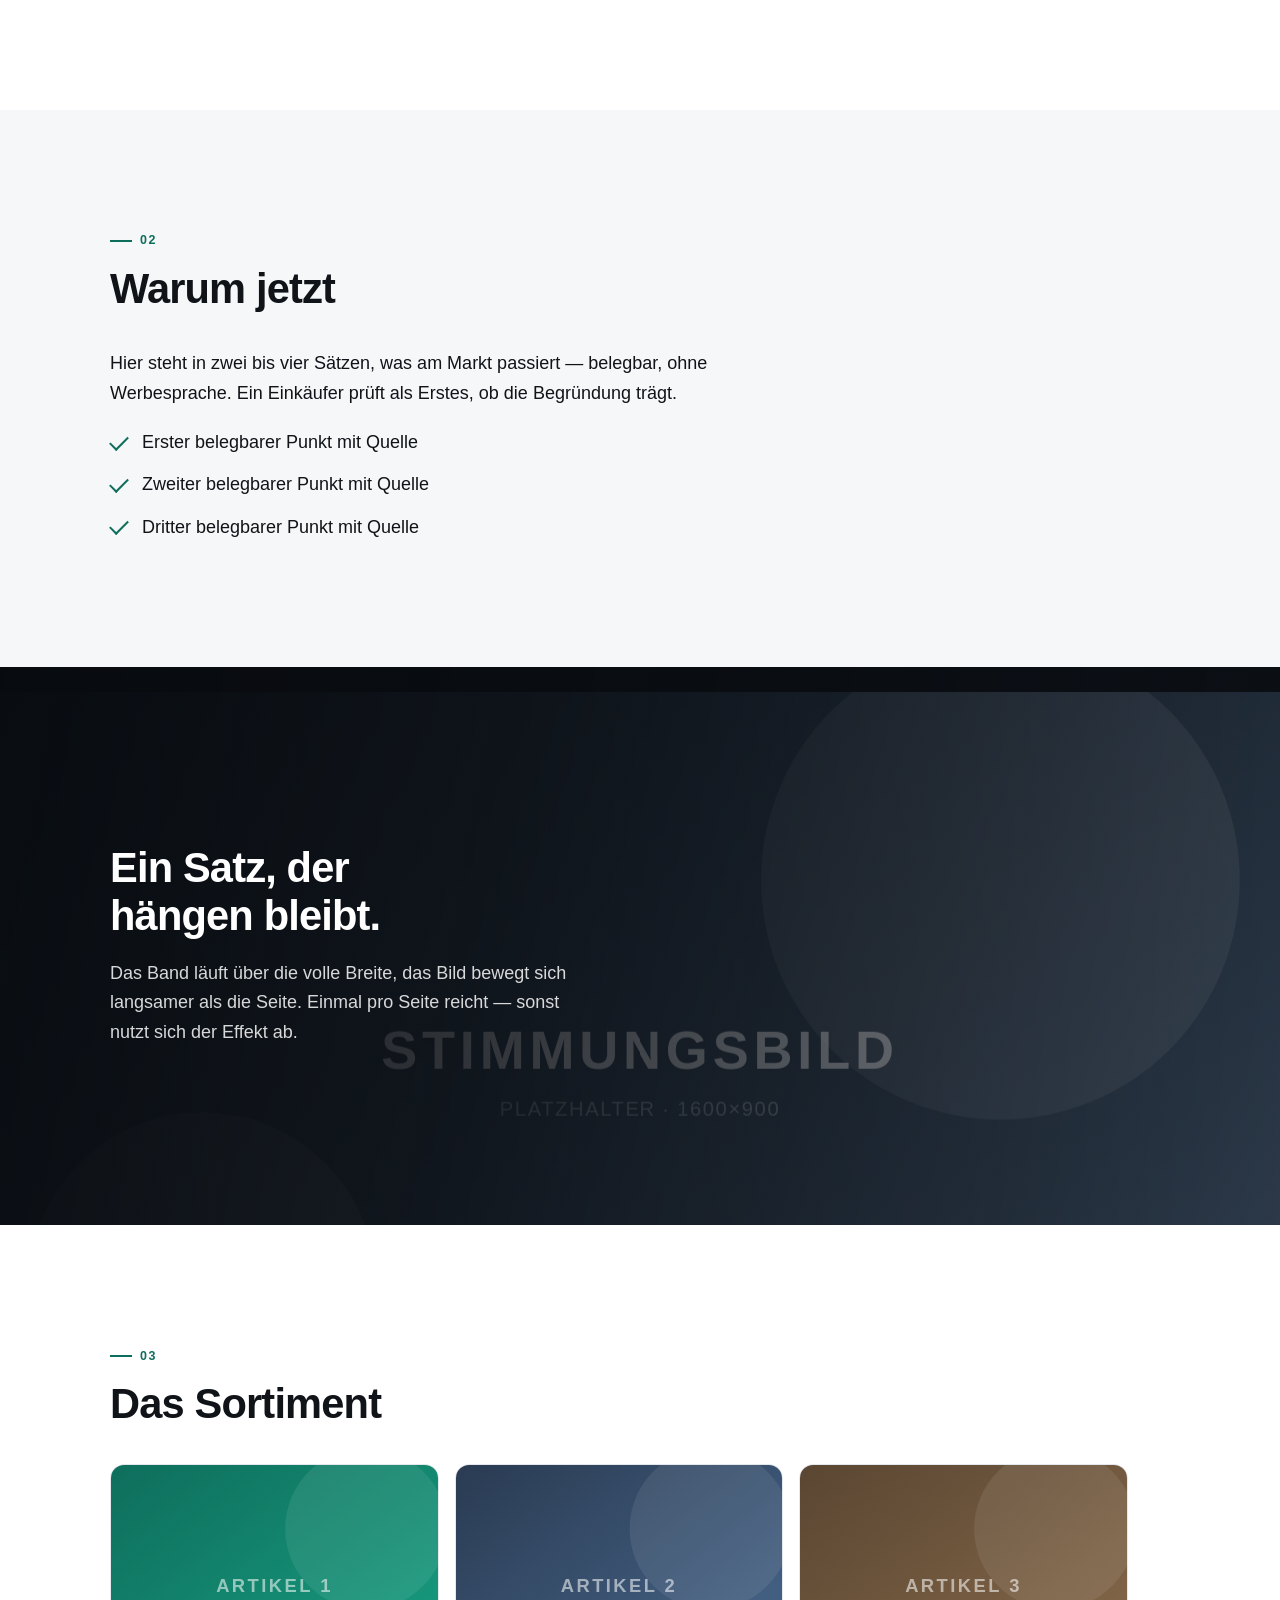
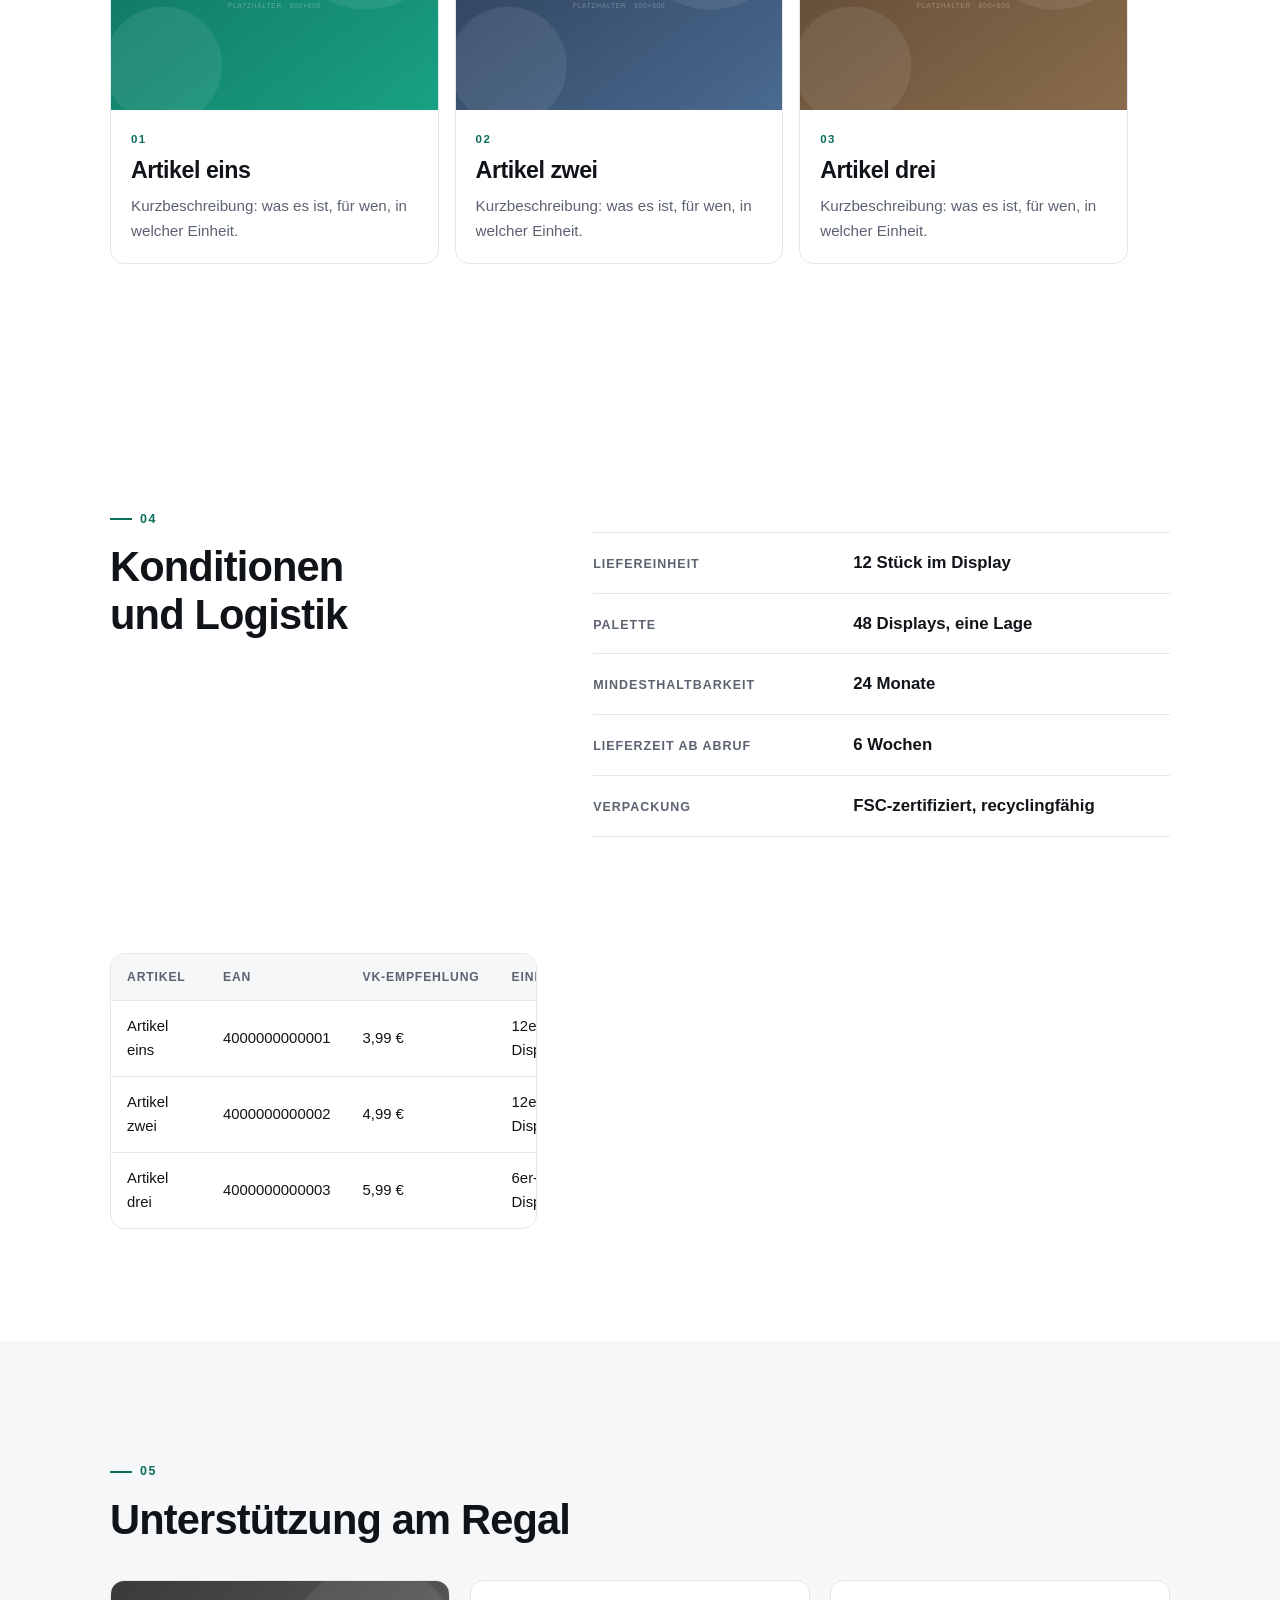
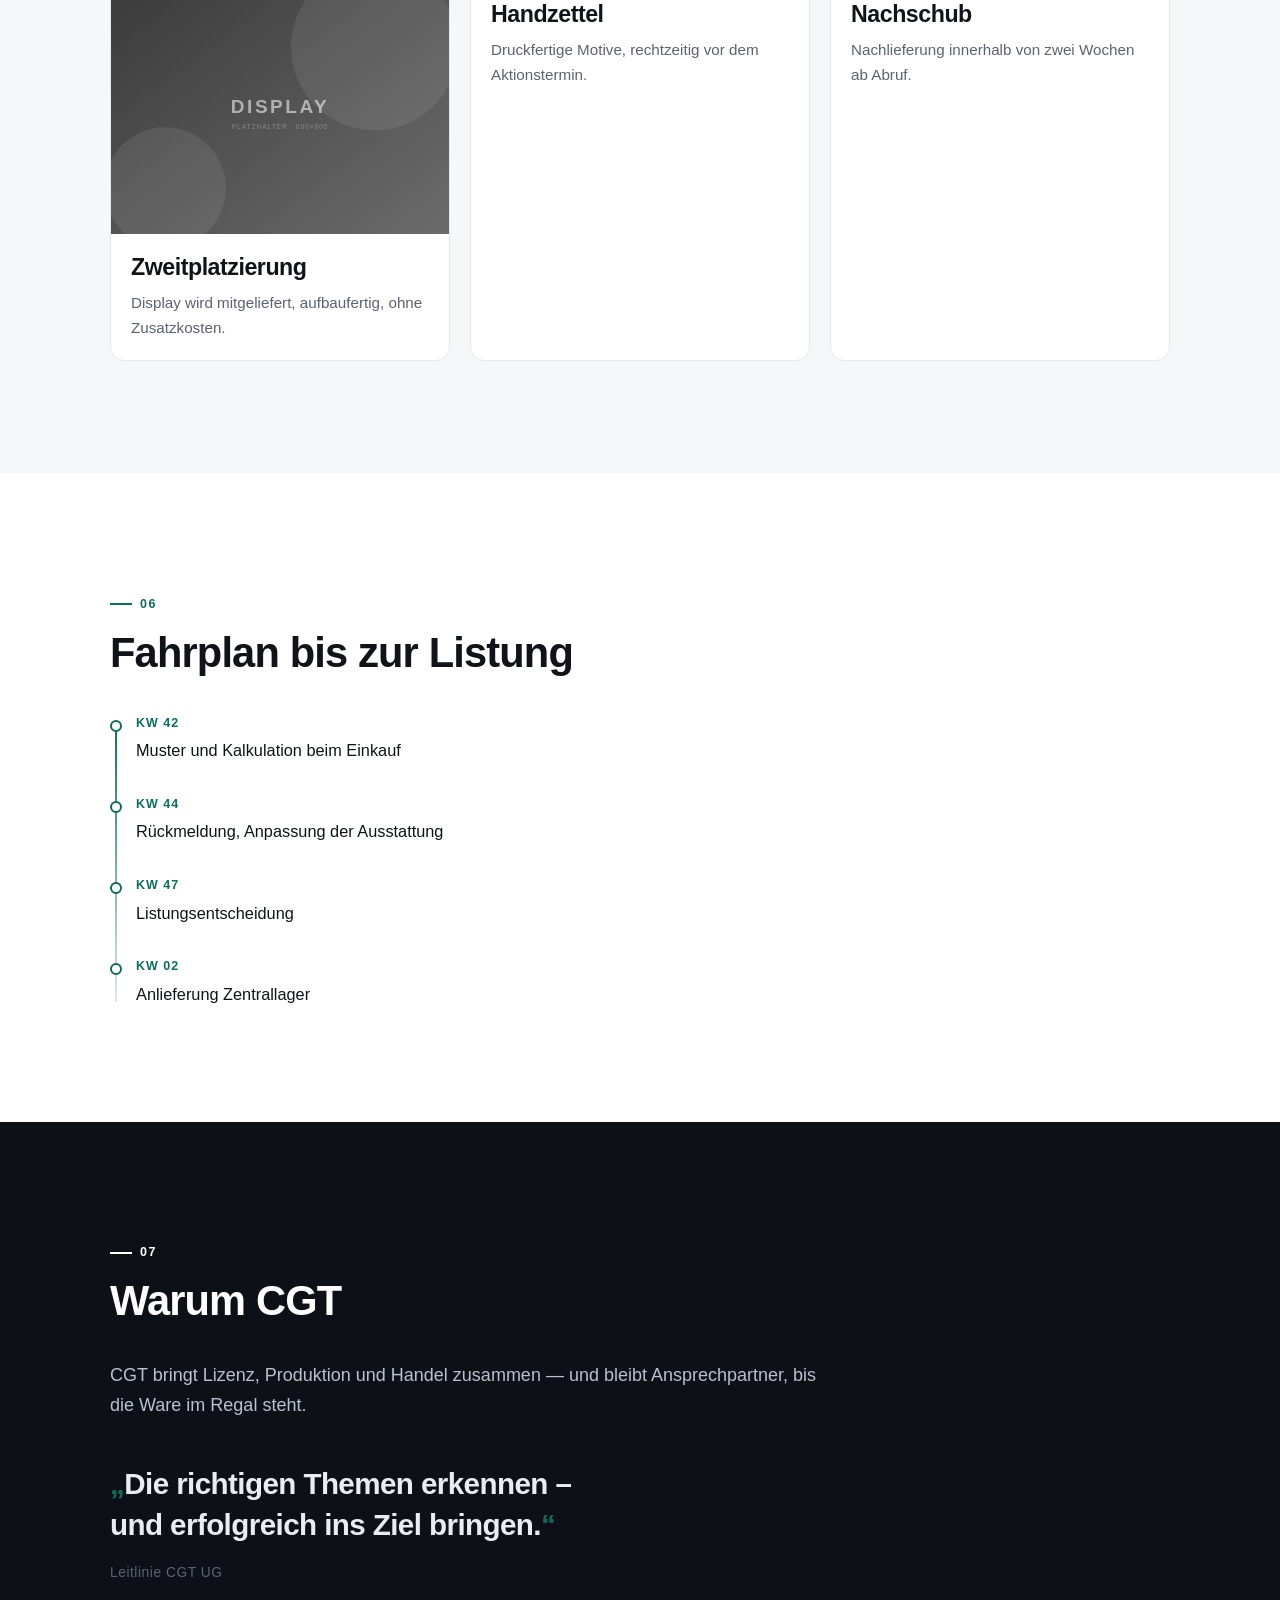
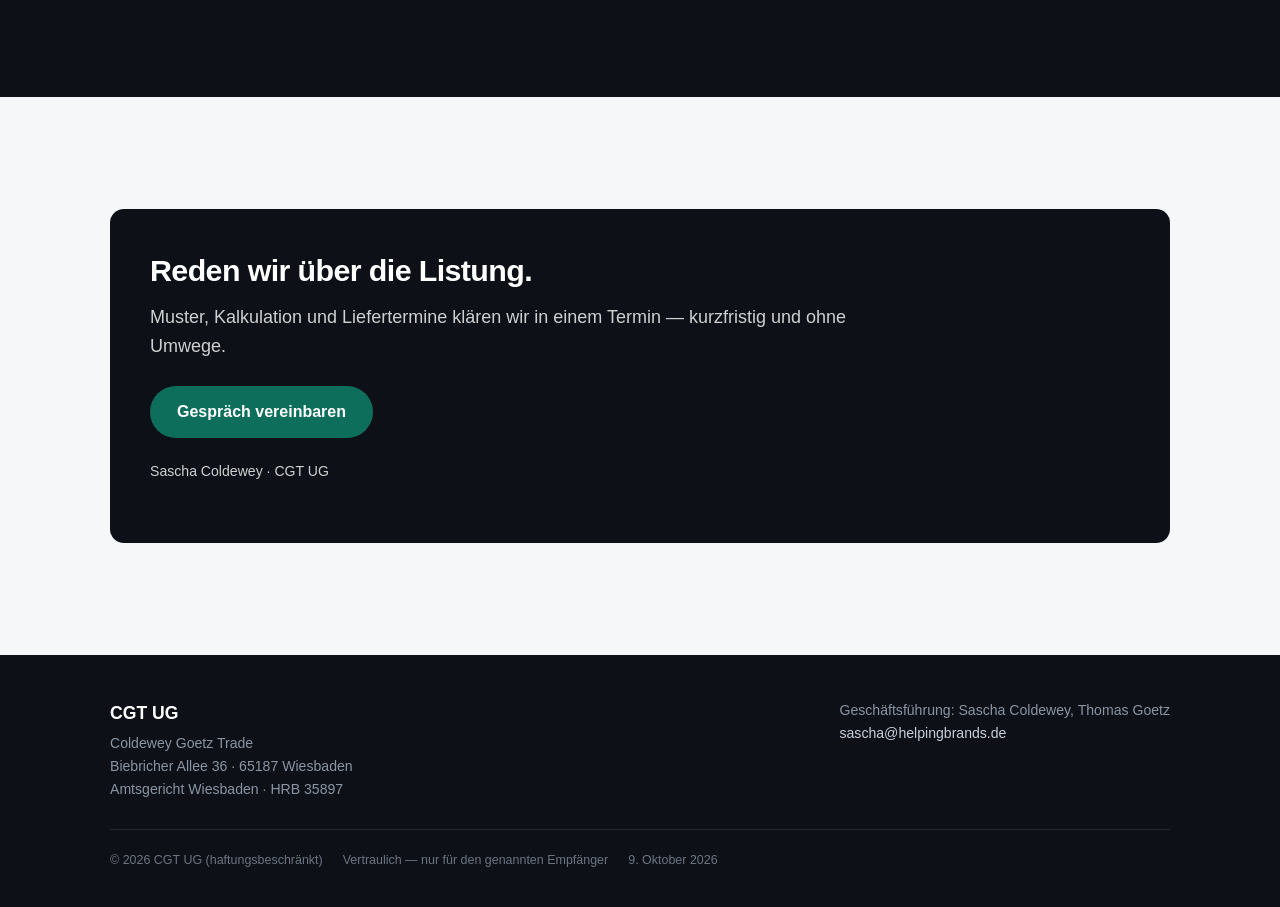
==== commit 88eada02: "Erster echter Pitch: Mercedes Schuhe fuer den LEH- und Discountkanal Absender DELTEX, Zielgruppe Ein" ====
--- a/pitch/site/beispiel-musterlizenz/index.html
+++ b/pitch/site/beispiel-musterlizenz/index.html
@@ -43,7 +43,7 @@
 </div></section>
 <section class="abschnitt" id="das-thema-in-30-sekunden"><div class="bahn"><header class="abschnitt__kopf" data-auftritt><span class="marke">01</span><h2>Das Thema in 30 Sekunden</h2></header>
 <p class="fuehrung" data-auftritt>Eine lizenzierte Pflegeserie für das Non-Food-Regal. Fertig entwickelt, abrufbereit, mit Display und Handzettel.</p>
-<div class="kennzahlen" data-auftritt><div class="kennzahl"><span class="kennzahl__wert" data-zaehlen="187" data-vor="" data-nach="" data-fertig="187">187</span><span class="kennzahl__text">Zielhändler in Europa</span></div><div class="kennzahl"><span class="kennzahl__wert" data-zaehlen="39" data-vor="" data-nach="" data-fertig="39">39</span><span class="kennzahl__text">davon Priorität A</span></div><div class="kennzahl"><span class="kennzahl__wert" data-zaehlen="9" data-vor="" data-nach="" data-fertig="9">9</span><span class="kennzahl__text">zugeordnete Marken</span></div><div class="kennzahl"><span class="kennzahl__wert" data-zaehlen="6" data-vor="" data-nach="" data-fertig="6">6</span><span class="kennzahl__text">Wochen Lieferzeit</span></div></div>
+<div class="kennzahlen" data-auftritt><div class="kennzahl"><span class="kennzahl__wert" data-zaehlen="187" data-vor="" data-nach="" data-fertig="187" data-gruppiert="0">187</span><span class="kennzahl__text">Zielhändler in Europa</span></div><div class="kennzahl"><span class="kennzahl__wert" data-zaehlen="39" data-vor="" data-nach="" data-fertig="39" data-gruppiert="0">39</span><span class="kennzahl__text">davon Priorität A</span></div><div class="kennzahl"><span class="kennzahl__wert" data-zaehlen="9" data-vor="" data-nach="" data-fertig="9" data-gruppiert="0">9</span><span class="kennzahl__text">zugeordnete Marken</span></div><div class="kennzahl"><span class="kennzahl__wert" data-zaehlen="6" data-vor="" data-nach="" data-fertig="6" data-gruppiert="0">6</span><span class="kennzahl__text">Wochen Lieferzeit</span></div></div>
 </div></section>
 <section class="abschnitt abschnitt--hell" id="warum-jetzt"><div class="bahn"><header class="abschnitt__kopf" data-auftritt><span class="marke">02</span><h2>Warum jetzt</h2></header>
 <p data-auftritt>Hier steht in zwei bis vier Sätzen, was am Markt passiert — belegbar, ohne Werbesprache. Ein Einkäufer prüft als Erstes, ob die Begründung trägt.</p>
@@ -76,16 +76,8 @@
 <footer class="fuss">
   <div class="bahn">
     <div class="fuss__zeile">
-      <div>
-        <span class="fuss__marke">CGT UG</span>
-        Coldewey Goetz Trade<br>
-        Biebricher Allee 36 &middot; 65187 Wiesbaden<br>
-        Amtsgericht Wiesbaden &middot; HRB 35897
-      </div>
-      <div>
-        Geschäftsführung: Sascha Coldewey, Thomas Goetz<br>
-        <a href="mailto:sascha@helpingbrands.de">sascha@helpingbrands.de</a>
-      </div>
+      <div><span class="fuss__marke">CGT UG</span>Coldewey Goetz Trade<br>Biebricher Allee 36 · 65187 Wiesbaden<br>Amtsgericht Wiesbaden · HRB 35897</div>
+      <div>Geschäftsführung: Sascha Coldewey, Thomas Goetz<br><a href="mailto:sascha@helpingbrands.de">sascha@helpingbrands.de</a></div>
     </div>
     <div class="fuss__recht">
       <span>&copy; 2026 CGT UG (haftungsbeschränkt)</span>
--- a/pitch/site/beispiel-musterlizenz/assets/stil.css
+++ b/pitch/site/beispiel-musterlizenz/assets/stil.css
@@ -89,6 +89,8 @@
   border-color: rgba(255,255,255,.12);
 }
 .abschnitt--dunkel .kennzahl__wert { color: #fff; }
+.abschnitt--dunkel ul.haken li::before { border-color: #7fd8bf; }
+.abschnitt--dunkel strong { color: #fff; }
 .abschnitt--dunkel .kennzahl__text { color: #9aa4b2; }
 
 /* --------------------------------------------------------------------------
@@ -216,6 +218,7 @@
 .kopf__logo:hover { text-decoration: none; }
 
 .kopf__kunde {
+  display: none;
   font-size: .76rem;
   font-weight: 600;
   letter-spacing: .1em;
@@ -269,7 +272,16 @@
   inset: 0;
   z-index: -1;
   background:
-    linear-gradient(to top, rgba(8,11,15,.94) 0%, rgba(8,11,15,.62) 45%, rgba(8,11,15,.35) 100%);
+    linear-gradient(to top, rgba(8,11,15,.94) 0%, rgba(8,11,15,.60) 45%, rgba(8,11,15,.30) 100%),
+    linear-gradient(to right, rgba(8,11,15,.55) 0%, rgba(8,11,15,.12) 55%, rgba(8,11,15,0) 100%);
+}
+
+/* Markenlogo im Hero - z. B. das Logo der Lizenzmarke, um die es geht. */
+.hero__logo {
+  height: 48px;
+  width: auto;
+  margin-bottom: 26px;
+  opacity: .96;
 }
 
 .hero h1 { color: #fff; margin-bottom: .35em; }
@@ -410,6 +422,11 @@
 }
 .karte:hover { transform: translateY(-4px); box-shadow: var(--schatten-hoch); }
 
+/* Im Raster sollen nebeneinanderliegende Karten gleich hoch sein. */
+.karten > *      { height: 100%; }
+.karten > .karte,
+.karten > * > .karte { height: 100%; }
+
 .karte__bild {
   aspect-ratio: 4 / 3;
   background: var(--sanft);
@@ -583,7 +600,8 @@
 }
 .band__schleier {
   position: absolute; inset: 0; z-index: -1;
-  background: linear-gradient(105deg, rgba(8,11,15,.88) 0%, rgba(8,11,15,.55) 100%);
+  background: linear-gradient(100deg,
+      rgba(8,11,15,.93) 0%, rgba(8,11,15,.74) 38%, rgba(8,11,15,.20) 100%);
 }
 .band h2 { color: #fff; max-width: 18ch; margin-bottom: .45em; }
 .band > .bahn > *:first-child { margin-top: 0; }
@@ -758,6 +776,7 @@
   body { font-size: 18px; }
   .abschnitt { padding-block: 88px; }
   .hero { padding-bottom: 92px; }
+  .hero__logo { height: 62px; }
   .kennzahlen { grid-template-columns: repeat(2, 1fr); }
   .kennzahl { padding: 30px 26px; }
   .karten { grid-template-columns: repeat(2, 1fr); gap: 20px; }
@@ -768,6 +787,7 @@
   .fakt { grid-template-columns: 240px 1fr; gap: 20px; align-items: baseline; }
   .hero__runter { display: block; }
   .kopf__logo span { display: inline; }
+  .kopf__kunde { display: block; }
 }
 
 @media (min-width: 900px) {
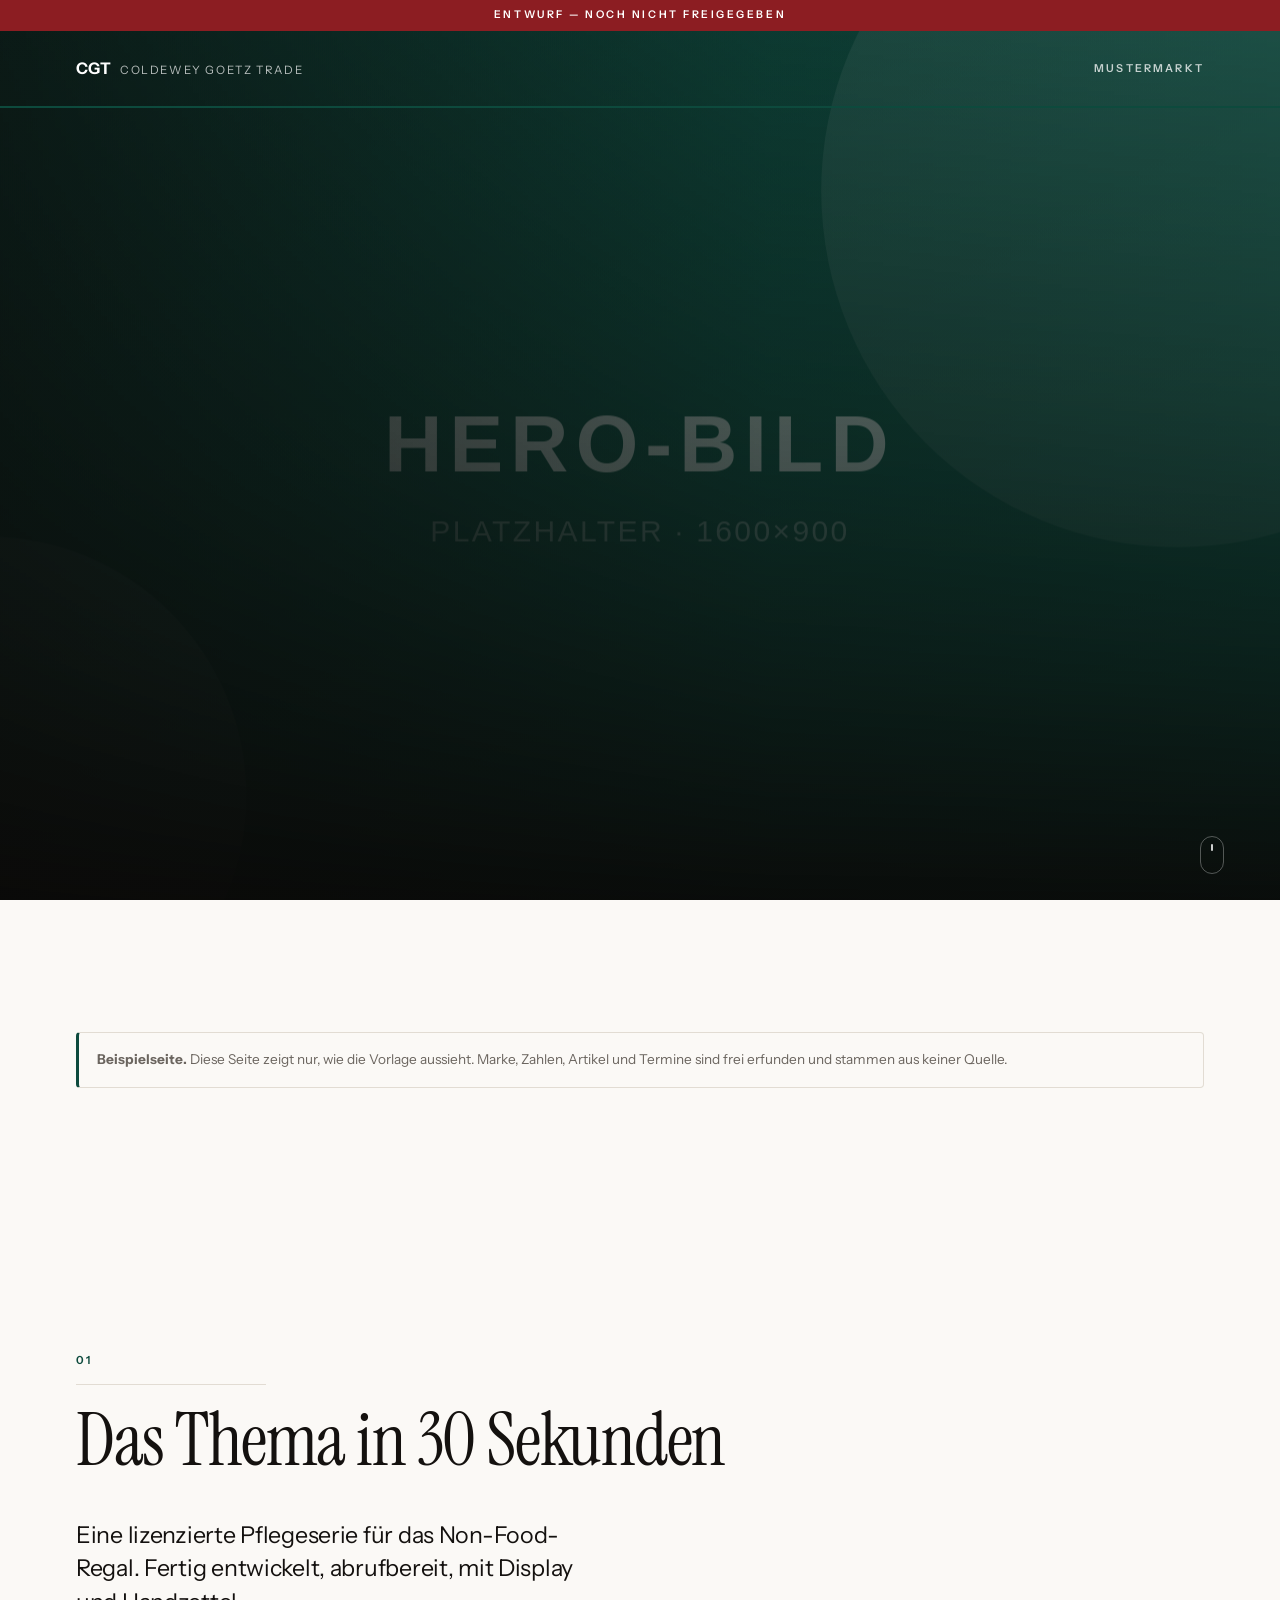
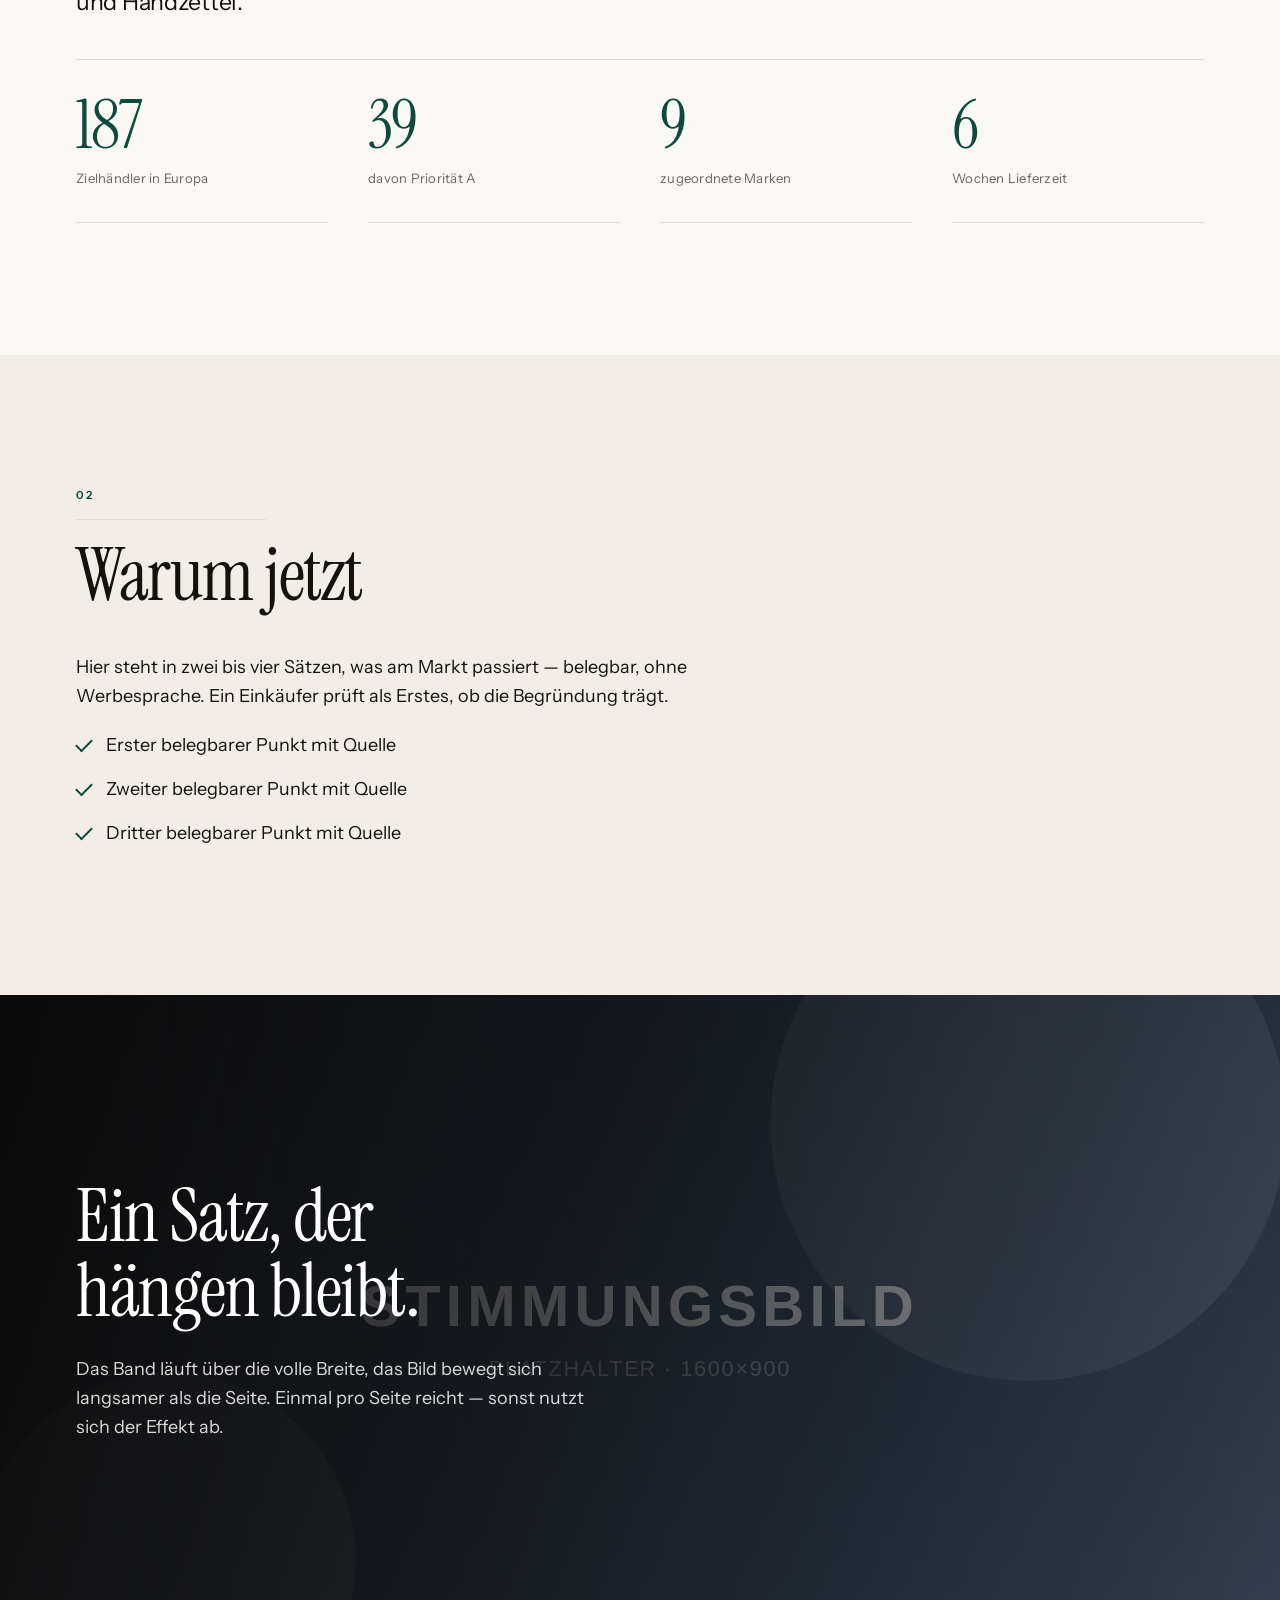
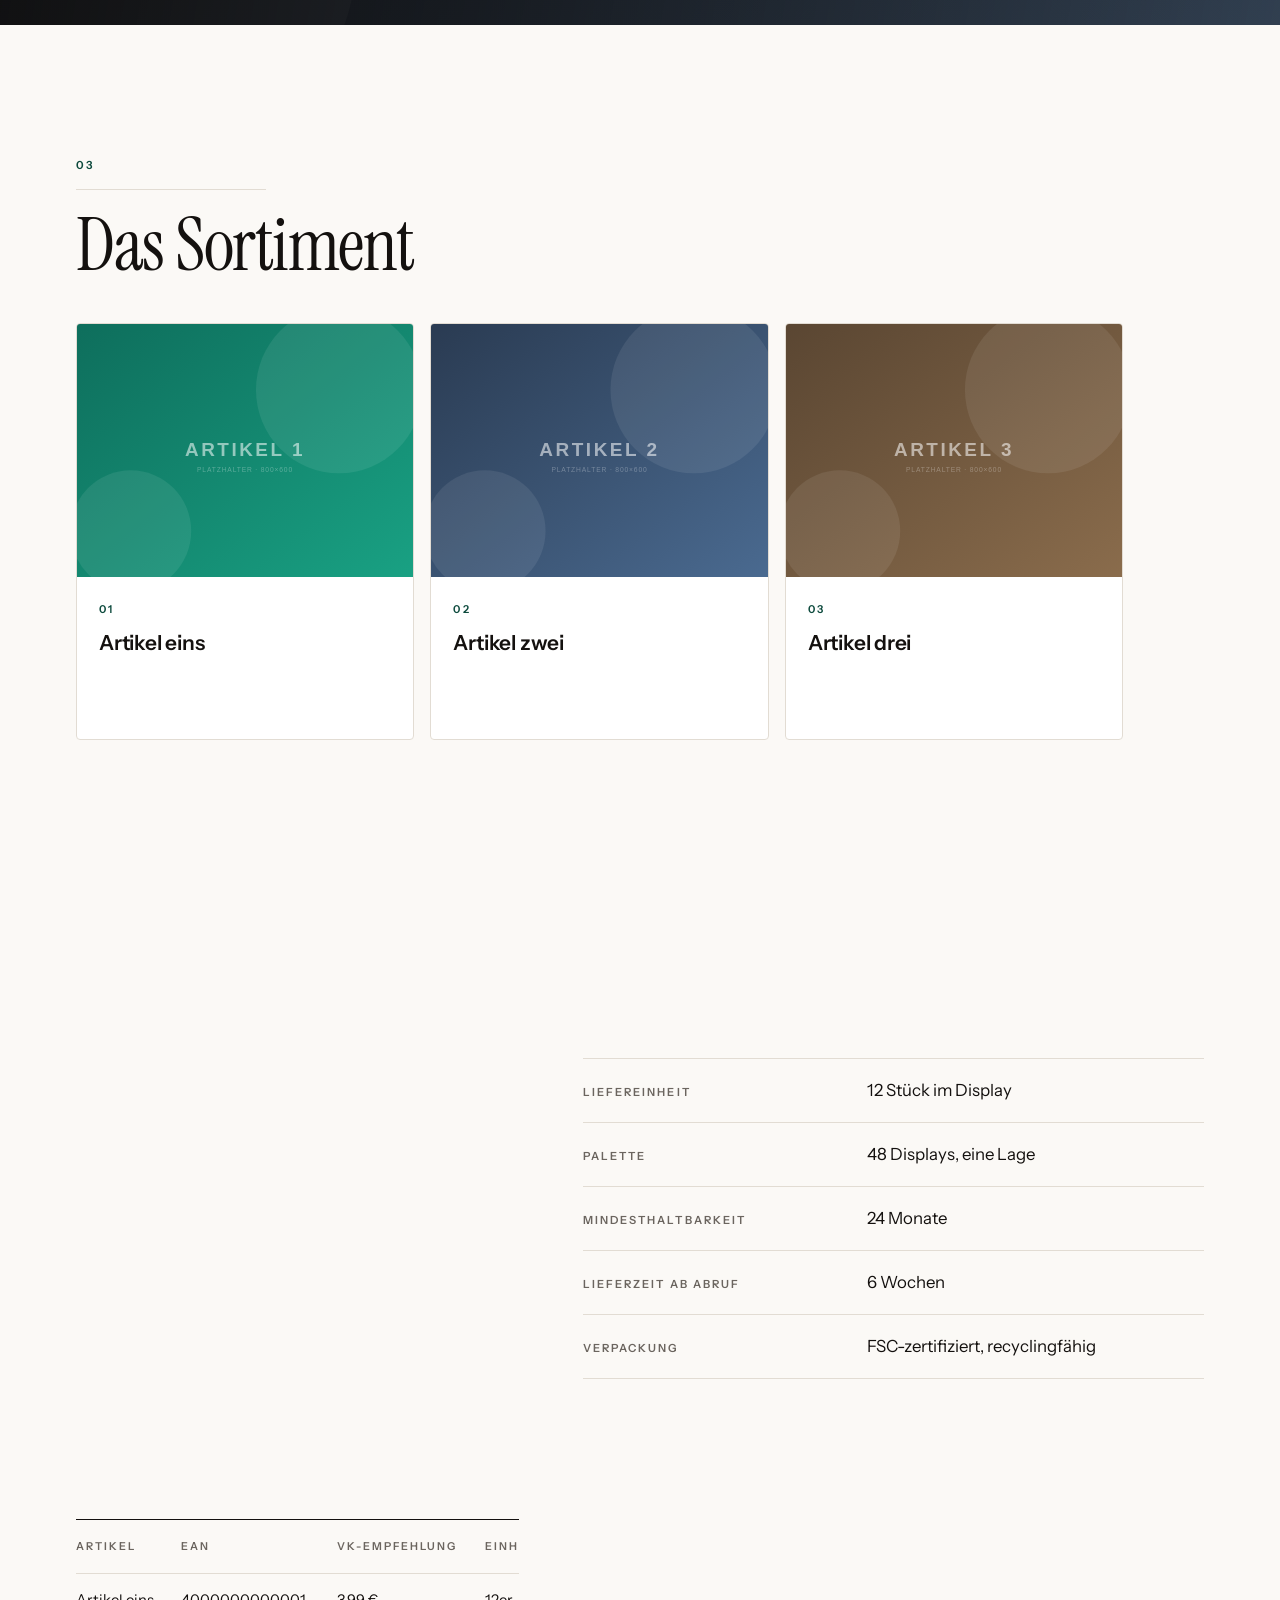
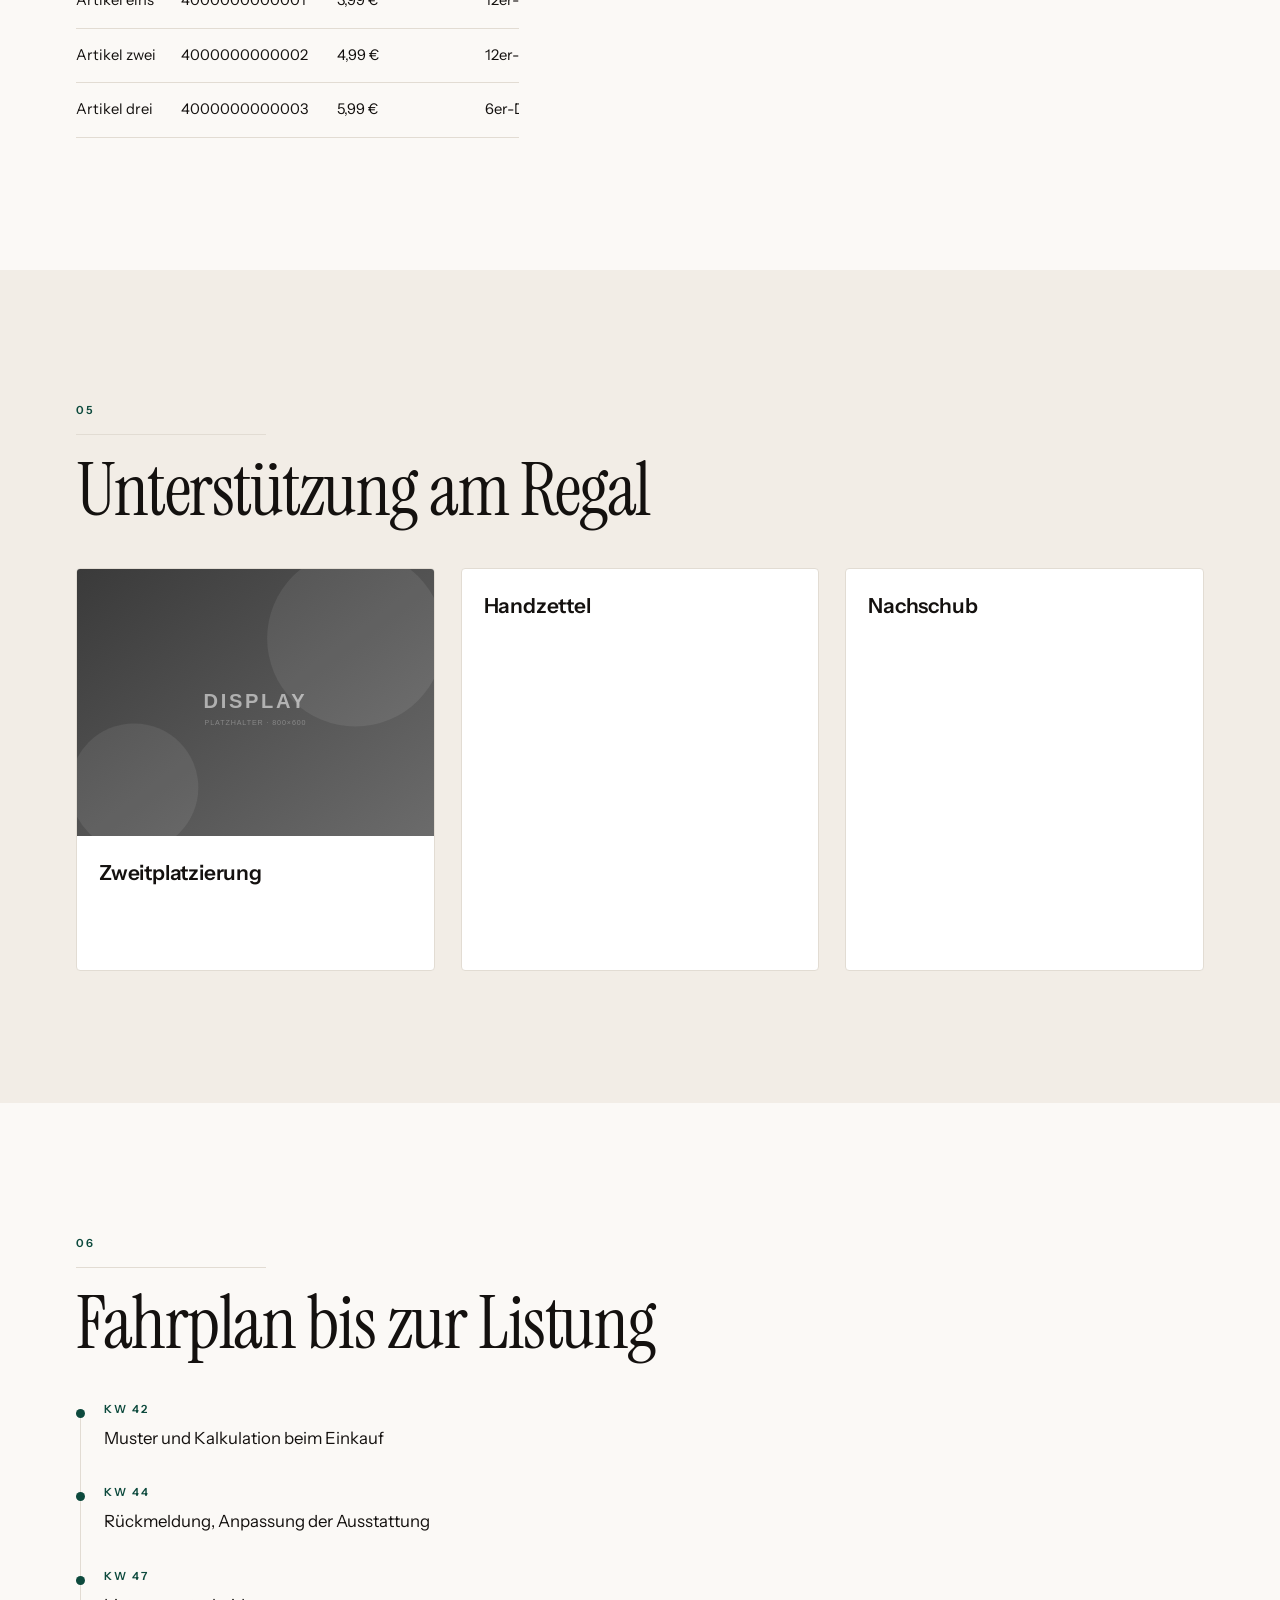
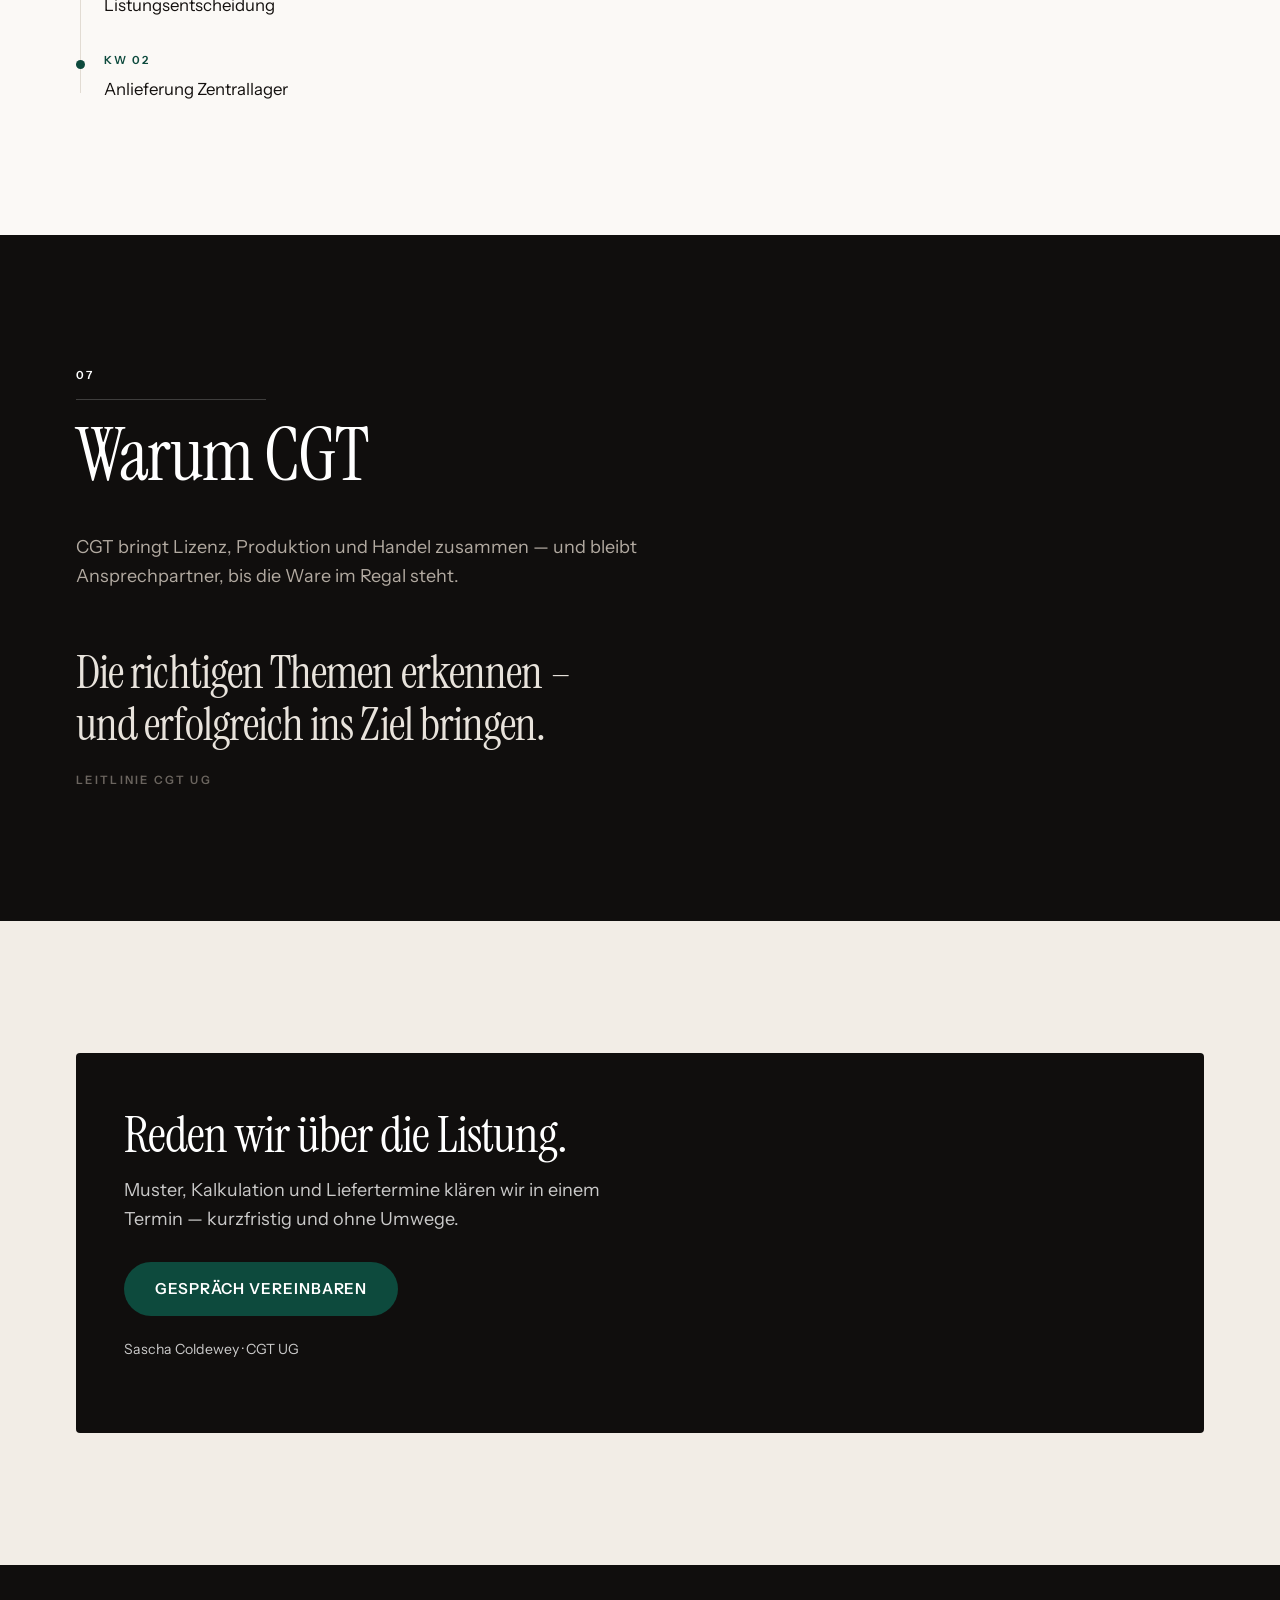
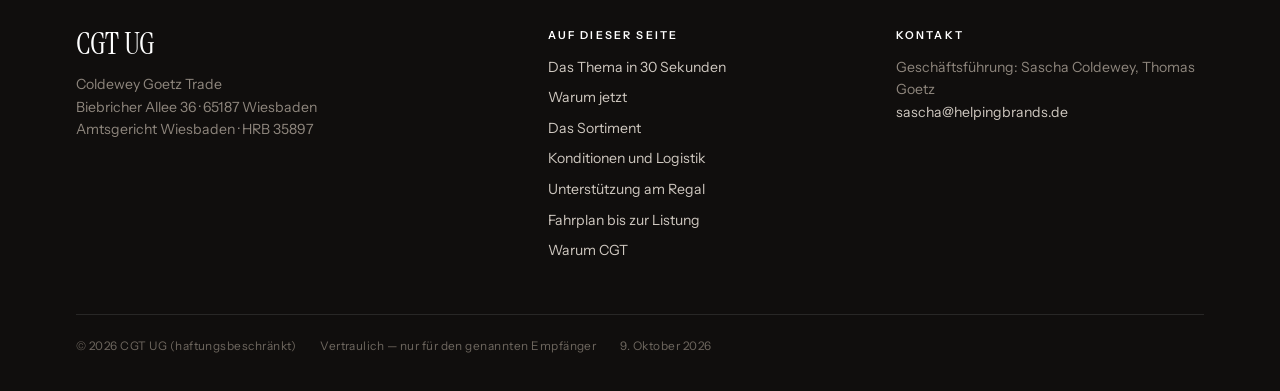
==== commit 3e0b99e5: "Pitch-Seiten: Design neu aufgesetzt, Formular, Fusszeile, Baukasten Rueckmeldung von Sascha war deut" ====
--- a/pitch/site/beispiel-musterlizenz/index.html
+++ b/pitch/site/beispiel-musterlizenz/index.html
@@ -16,6 +16,7 @@
 <meta name="theme-color" content="#0d1117">
 
 <link rel="icon" href="data:image/svg+xml,<svg xmlns='http://www.w3.org/2000/svg' viewBox='0 0 32 32'><rect width='32' height='32' rx='7' fill='%230e6e5c'/><text x='16' y='22' font-family='Arial,sans-serif' font-size='14' font-weight='bold' fill='white' text-anchor='middle'>C</text></svg>">
+<link rel="stylesheet" href="assets/schriften.css">
 <link rel="stylesheet" href="assets/stil.css">
 
 </head>
@@ -76,8 +77,9 @@
 <footer class="fuss">
   <div class="bahn">
     <div class="fuss__zeile">
-      <div><span class="fuss__marke">CGT UG</span>Coldewey Goetz Trade<br>Biebricher Allee 36 · 65187 Wiesbaden<br>Amtsgericht Wiesbaden · HRB 35897</div>
-      <div>Geschäftsführung: Sascha Coldewey, Thomas Goetz<br><a href="mailto:sascha@helpingbrands.de">sascha@helpingbrands.de</a></div>
+      <div class="fuss__spalte"><span class="fuss__marke">CGT UG</span>Coldewey Goetz Trade<br>Biebricher Allee 36 · 65187 Wiesbaden<br>Amtsgericht Wiesbaden · HRB 35897</div>
+      <div class="fuss__spalte"><h4>Auf dieser Seite</h4><ul><li><a href="#das-thema-in-30-sekunden">Das Thema in 30 Sekunden</a></li><li><a href="#warum-jetzt">Warum jetzt</a></li><li><a href="#das-sortiment">Das Sortiment</a></li><li><a href="#konditionen-und-logistik">Konditionen und Logistik</a></li><li><a href="#unterst-tzung-am-regal">Unterstützung am Regal</a></li><li><a href="#fahrplan-bis-zur-listung">Fahrplan bis zur Listung</a></li><li><a href="#warum-cgt">Warum CGT</a></li></ul></div>
+      <div class="fuss__spalte"><h4>Kontakt</h4>Geschäftsführung: Sascha Coldewey, Thomas Goetz<br><a href="mailto:sascha@helpingbrands.de">sascha@helpingbrands.de</a></div>
     </div>
     <div class="fuss__recht">
       <span>&copy; 2026 CGT UG (haftungsbeschränkt)</span>
--- a/pitch/site/beispiel-musterlizenz/assets/schriften.css
+++ b/pitch/site/beispiel-musterlizenz/assets/schriften.css
@@ -0,0 +1,6 @@
+/* Schriften lokal eingebettet - keine Verbindung zu fremden Servern.
+   Instrument Serif, Instrument Sans, Pinyon Script (SIL Open Font License). */
+@font-face{font-family:'Instrument Serif';font-style:italic;font-weight:400;font-display:swap;src:url([data-uri]) format('woff2');}
+@font-face{font-family:'Instrument Serif';font-style:normal;font-weight:400;font-display:swap;src:url([data-uri]) format('woff2');}
+@font-face{font-family:'Instrument Sans';font-style:normal;font-weight:400 700;font-display:swap;src:url([data-uri]) format('woff2');}
+@font-face{font-family:'Pinyon Script';font-style:normal;font-weight:400;font-display:swap;src:url([data-uri]) format('woff2');}
--- a/pitch/site/beispiel-musterlizenz/assets/stil.css
+++ b/pitch/site/beispiel-musterlizenz/assets/stil.css
@@ -2,60 +2,60 @@
    CGT Pitch — gemeinsames Stylesheet
    Gilt für ALLE Projektseiten. Hier wird das Aussehen geändert, nie in der
    einzelnen Projektseite. Mobile first: Basis = Handy, danach Breakpoints.
-   Keine externen Schriften, keine Fremd-Server — alles liegt im Verzeichnis.
+   Schriften liegen eingebettet in schriften.css — kein fremder Server.
    ========================================================================== */
 
 :root {
   /* Farben — pro Projekt überschreibbar über "akzent:" in inhalt.md */
-  --akzent:        #0e6e5c;
-  --akzent-dunkel: #0a5346;
-  --akzent-hell:   #e7f2ef;
-
-  --tinte:   #101418;
-  --gedimmt: #5b6270;
-  --linie:   #e4e7ec;
-  --papier:  #ffffff;
-  --sanft:   #f6f7f9;
-  --nacht:   #0d1117;
-
-  /* Typografie — Systemschriften, laden sofort, kein Drittanbieter */
-  --schrift: -apple-system, BlinkMacSystemFont, "Segoe UI", Roboto,
-             "Helvetica Neue", Arial, sans-serif;
-
-  /* Raster */
-  --rand: 20px;
-  --max:  1140px;
-  --max-text: 720px;
-
-  --radius: 14px;
-  --schatten: 0 1px 2px rgba(16,20,24,.04), 0 8px 30px rgba(16,20,24,.07);
-  --schatten-hoch: 0 2px 4px rgba(16,20,24,.05), 0 18px 50px rgba(16,20,24,.12);
+  --akzent:        #0d4a3d;
+  --akzent-dunkel: #093528;
+  --akzent-hell:   #e6efec;
+
+  --tinte:   #14110f;          /* warmes Schwarz, kein Reinschwarz */
+  --gedimmt: #6b655f;
+  --linie:   #e2dcd3;
+  --papier:  #fbf9f6;          /* Bone statt Weiß — ruhiger, teurer */
+  --rein:    #ffffff;
+  --sanft:   #f2ede6;
+  --nacht:   #100e0d;
+
+  --display: "Instrument Serif", Georgia, "Times New Roman", serif;
+  --schrift: "Instrument Sans", -apple-system, BlinkMacSystemFont, "Segoe UI",
+             Roboto, Arial, sans-serif;
+  --script:  "Pinyon Script", "Snell Roundhand", cursive;
+
+  --rand: 22px;
+  --max:  1240px;
+  --max-text: 660px;
+
+  --radius: 4px;               /* fast eckig — Mode, nicht Software */
+  --schatten: 0 1px 2px rgba(20,17,15,.04), 0 10px 40px rgba(20,17,15,.07);
+  --schatten-hoch: 0 2px 6px rgba(20,17,15,.06), 0 28px 70px rgba(20,17,15,.16);
+
+  --weich: cubic-bezier(.2,.7,.3,1);
 }
 
 *, *::before, *::after { box-sizing: border-box; }
 
-html {
-  scroll-behavior: smooth;
-  -webkit-text-size-adjust: 100%;
-}
+html { scroll-behavior: smooth; -webkit-text-size-adjust: 100%; }
 
 body {
   margin: 0;
   font-family: var(--schrift);
   font-size: 17px;
-  line-height: 1.65;
+  line-height: 1.6;
   color: var(--tinte);
   background: var(--papier);
   overflow-x: hidden;
   -webkit-font-smoothing: antialiased;
+  font-feature-settings: "kern" 1;
 }
 
 img { max-width: 100%; height: auto; display: block; }
-a { color: var(--akzent); text-decoration: none; }
-a:hover { text-decoration: underline; }
-
-/* --------------------------------------------------------------------------
-   Lesebreite und Abschnitte
+a { color: inherit; text-decoration: none; }
+
+/* --------------------------------------------------------------------------
+   Raster
    -------------------------------------------------------------------------- */
 
 .bahn {
@@ -65,753 +65,755 @@
   padding-inline: var(--rand);
 }
 
-.abschnitt {
-  padding-block: 64px;
-  position: relative;
-}
-
+.abschnitt { padding-block: 72px; position: relative; }
 .abschnitt > .bahn > *:first-child { margin-top: 0; }
 .abschnitt > .bahn > *:last-child  { margin-bottom: 0; }
 
-.abschnitt--hell  { background: var(--sanft); }
-.abschnitt--akzent{ background: var(--akzent-hell); }
-
-.abschnitt--dunkel {
-  background: var(--nacht);
-  color: #e9edf3;
-}
-.abschnitt--dunkel h2,
-.abschnitt--dunkel h3 { color: #ffffff; }
-.abschnitt--dunkel .fuehrung,
-.abschnitt--dunkel p  { color: #b9c1cd; }
-.abschnitt--dunkel .karte {
-  background: rgba(255,255,255,.05);
-  border-color: rgba(255,255,255,.12);
-}
-.abschnitt--dunkel .kennzahl__wert { color: #fff; }
-.abschnitt--dunkel ul.haken li::before { border-color: #7fd8bf; }
+.abschnitt--hell   { background: var(--sanft); }
+.abschnitt--akzent { background: var(--akzent-hell); }
+
+.abschnitt--dunkel { background: var(--nacht); color: #e8e3dc; }
+.abschnitt--dunkel h2, .abschnitt--dunkel h3, .abschnitt--dunkel h4 { color: #fff; }
+.abschnitt--dunkel p, .abschnitt--dunkel .fuehrung { color: #b2aaa1; }
 .abschnitt--dunkel strong { color: #fff; }
-.abschnitt--dunkel .kennzahl__text { color: #9aa4b2; }
-
-/* --------------------------------------------------------------------------
-   Typografie
-   -------------------------------------------------------------------------- */
-
-h1, h2, h3, h4 {
-  line-height: 1.15;
+.abschnitt--dunkel .karte { background: rgba(255,255,255,.04); border-color: rgba(255,255,255,.1); }
+.abschnitt--dunkel ul.haken li::before { border-color: var(--akzent-hell); }
+
+/* --------------------------------------------------------------------------
+   Typografie — Serif für Überschriften, Sans für alles Gelesene
+   -------------------------------------------------------------------------- */
+
+h1, h2 {
+  font-family: var(--display);
+  font-weight: 400;
+  line-height: 1.02;
   letter-spacing: -0.02em;
-  font-weight: 700;
+  margin: 0 0 .4em;
+  text-wrap: balance;
+}
+
+h1 { font-size: clamp(3rem, 13vw, 7.5rem); }
+h2 { font-size: clamp(2.3rem, 8.5vw, 4.6rem); }
+
+h3, h4 {
+  font-family: var(--schrift);
+  font-weight: 600;
+  line-height: 1.22;
+  letter-spacing: -0.01em;
   margin: 0 0 .5em;
-  text-wrap: balance;
-}
-
-h1 { font-size: clamp(2.1rem, 8vw, 4.2rem); letter-spacing: -0.035em; }
-h2 { font-size: clamp(1.6rem, 5.5vw, 2.6rem); }
-h3 { font-size: clamp(1.15rem, 3.6vw, 1.45rem); }
-
-p { margin: 0 0 1.1em; max-width: var(--max-text); }
-
-.abschnitt__kopf { margin-bottom: 36px; }
-
+}
+h3 { font-size: clamp(1.1rem, 3.4vw, 1.3rem); }
+h4 { font-size: 1rem; }
+
+p { margin: 0 0 1.15em; max-width: var(--max-text); }
+
+.script {
+  font-family: var(--script);
+  font-weight: 400;
+  letter-spacing: 0;
+  text-transform: none;
+}
+
+.abschnitt__kopf { margin-bottom: 40px; }
+
+/* Kleine Marke über der Überschrift */
 .marke {
-  display: inline-flex;
-  align-items: center;
-  gap: 8px;
-  font-size: .78rem;
-  font-weight: 700;
-  letter-spacing: .12em;
+  display: block;
+  font-size: .7rem;
+  font-weight: 600;
+  letter-spacing: .22em;
   text-transform: uppercase;
   color: var(--akzent);
-  margin-bottom: 14px;
-}
-.marke::before {
-  content: "";
-  width: 22px; height: 2px;
-  background: var(--akzent);
-  display: inline-block;
-}
-.abschnitt--dunkel .marke { color: #fff; }
-.abschnitt--dunkel .marke::before { background: #fff; }
+  margin-bottom: 18px;
+  padding-bottom: 14px;
+  border-bottom: 1px solid var(--linie);
+  max-width: 190px;
+}
+.abschnitt--dunkel .marke { color: #fff; border-bottom-color: rgba(255,255,255,.2); }
 
 .fuehrung {
-  font-size: clamp(1.05rem, 3.4vw, 1.3rem);
-  color: var(--gedimmt);
-  max-width: var(--max-text);
-  line-height: 1.55;
-}
-
-ul, ol { margin: 0 0 1.1em; padding-left: 1.15em; max-width: var(--max-text); }
-li { margin-bottom: .45em; }
+  font-size: clamp(1.15rem, 3.8vw, 1.45rem);
+  line-height: 1.45;
+  color: var(--tinte);
+  max-width: 34ch;
+  letter-spacing: -0.012em;
+}
+.abschnitt--dunkel .fuehrung { color: #f0ece6; }
+
+ul, ol { margin: 0 0 1.15em; padding-left: 1.15em; max-width: var(--max-text); }
+li { margin-bottom: .5em; }
 
 ul.haken { list-style: none; padding-left: 0; }
-ul.haken li {
-  position: relative;
-  padding-left: 32px;
-  margin-bottom: .7em;
-}
+ul.haken li { position: relative; padding-left: 30px; margin-bottom: .85em; }
 ul.haken li::before {
   content: "";
   position: absolute; left: 0; top: .42em;
-  width: 18px; height: 10px;
-  border-left: 2.5px solid var(--akzent);
-  border-bottom: 2.5px solid var(--akzent);
+  width: 16px; height: 9px;
+  border-left: 2px solid var(--akzent);
+  border-bottom: 2px solid var(--akzent);
   transform: rotate(-45deg);
 }
 
 blockquote {
-  margin: 28px 0;
-  padding: 4px 0 4px 20px;
-  border-left: 3px solid var(--akzent);
+  margin: 30px 0;
+  padding-left: 22px;
+  border-left: 2px solid var(--akzent);
   font-size: 1.1rem;
-  color: var(--tinte);
-}
-
-hr { border: 0; border-top: 1px solid var(--linie); margin: 40px 0; }
-
-/* --------------------------------------------------------------------------
-   Kopfzeile — identisch auf allen Projektseiten
+}
+
+hr { border: 0; border-top: 1px solid var(--linie); margin: 48px 0; }
+
+/* --------------------------------------------------------------------------
+   Kopfzeile
    -------------------------------------------------------------------------- */
 
 .kopf {
-  position: fixed;
-  inset: 0 0 auto 0;
-  z-index: 50;
-  background: rgba(255,255,255,0);
+  position: fixed; inset: 0 0 auto 0; z-index: 50;
   border-bottom: 1px solid transparent;
-  transition: background .3s ease, border-color .3s ease, box-shadow .3s ease;
+  transition: background .4s var(--weich), border-color .4s var(--weich);
 }
 .kopf.ist-geklebt {
-  background: rgba(255,255,255,.92);
-  backdrop-filter: saturate(160%) blur(12px);
-  -webkit-backdrop-filter: saturate(160%) blur(12px);
+  background: rgba(251,249,246,.9);
+  backdrop-filter: saturate(150%) blur(14px);
+  -webkit-backdrop-filter: saturate(150%) blur(14px);
   border-bottom-color: var(--linie);
-  box-shadow: 0 1px 20px rgba(16,20,24,.05);
 }
 
 .kopf__bahn {
-  display: flex;
-  align-items: center;
-  justify-content: space-between;
-  gap: 16px;
-  height: 60px;
+  display: flex; align-items: center; justify-content: space-between;
+  gap: 16px; height: 62px;
 }
 
 .kopf__logo {
-  font-weight: 800;
-  font-size: 1.05rem;
-  letter-spacing: -0.01em;
-  color: #fff;
-  text-decoration: none;
-  display: flex;
-  align-items: baseline;
-  gap: 8px;
-  transition: color .3s ease;
+  font-weight: 700; font-size: 1rem; letter-spacing: .02em;
+  color: #fff; display: flex; align-items: baseline; gap: 9px;
+  transition: color .4s var(--weich);
 }
 .kopf__logo span {
-  font-weight: 500;
-  font-size: .76rem;
-  letter-spacing: .06em;
-  opacity: .72;
-  display: none;
+  font-weight: 400; font-size: .72rem; letter-spacing: .14em;
+  text-transform: uppercase; opacity: .7; display: none;
 }
 .kopf.ist-geklebt .kopf__logo { color: var(--tinte); }
-.kopf__logo:hover { text-decoration: none; }
 
 .kopf__kunde {
   display: none;
-  font-size: .76rem;
-  font-weight: 600;
-  letter-spacing: .1em;
-  text-transform: uppercase;
-  color: rgba(255,255,255,.78);
-  transition: color .3s ease;
-  white-space: nowrap;
-  overflow: hidden;
-  text-overflow: ellipsis;
+  font-size: .68rem; font-weight: 600; letter-spacing: .2em;
+  text-transform: uppercase; color: rgba(255,255,255,.75);
+  transition: color .4s var(--weich);
+  white-space: nowrap; overflow: hidden; text-overflow: ellipsis;
 }
 .kopf.ist-geklebt .kopf__kunde { color: var(--gedimmt); }
 
-/* Lesefortschritt */
 .fortschritt {
-  position: absolute;
-  left: 0; bottom: -1px;
-  height: 2px;
-  width: 0%;
+  position: absolute; left: 0; bottom: -1px;
+  height: 2px; width: 0%;
   background: var(--akzent);
   transition: width .1s linear;
 }
 
 /* --------------------------------------------------------------------------
-   Hero — Vollbild, Parallax-Bild, gestaffelte Einblendung
+   Hero
    -------------------------------------------------------------------------- */
 
 .hero {
   position: relative;
-  min-height: 92svh;
-  min-height: 92vh;
-  display: flex;
-  align-items: flex-end;
-  padding-block: 120px 56px;
+  min-height: 100svh; min-height: 100vh;
+  display: flex; align-items: flex-end;
+  padding-block: 110px 48px;
   overflow: hidden;
+  overflow: clip;
   background: var(--nacht);
   color: #fff;
   isolation: isolate;
 }
 
 .hero__bild {
-  position: absolute;
-  inset: -12% 0 -12% 0;
-  z-index: -2;
-  background-size: cover;
-  background-position: center;
+  position: absolute; inset: -10% 0; z-index: -2;
+  background-size: cover; background-position: center;
   will-change: transform;
 }
 
 .hero__schleier {
-  position: absolute;
-  inset: 0;
-  z-index: -1;
+  position: absolute; inset: 0; z-index: -1;
   background:
-    linear-gradient(to top, rgba(8,11,15,.94) 0%, rgba(8,11,15,.60) 45%, rgba(8,11,15,.30) 100%),
-    linear-gradient(to right, rgba(8,11,15,.55) 0%, rgba(8,11,15,.12) 55%, rgba(8,11,15,0) 100%);
-}
-
-/* Markenlogo im Hero - z. B. das Logo der Lizenzmarke, um die es geht. */
-.hero__logo {
-  height: 48px;
-  width: auto;
-  margin-bottom: 26px;
-  opacity: .96;
-}
-
-.hero h1 { color: #fff; margin-bottom: .35em; }
+    linear-gradient(to top, rgba(10,8,7,.95) 0%, rgba(10,8,7,.55) 48%, rgba(10,8,7,.18) 100%),
+    linear-gradient(to right, rgba(10,8,7,.6) 0%, rgba(10,8,7,.08) 60%, rgba(10,8,7,0) 100%);
+}
+
+.hero__logo { height: 46px; width: auto; margin-bottom: 30px; }
+
+.hero h1 { color: #fff; margin-bottom: .25em; }
 
 .hero__claim {
-  font-size: clamp(1.05rem, 4vw, 1.5rem);
-  color: rgba(255,255,255,.88);
-  max-width: 34ch;
-  margin-bottom: 28px;
+  font-family: var(--schrift);
+  font-size: clamp(1.05rem, 4.2vw, 1.35rem);
   line-height: 1.45;
+  color: rgba(255,255,255,.85);
+  max-width: 38ch;
+  margin-bottom: 0;
 }
 
 .hero__schild {
-  display: inline-flex;
-  align-items: center;
-  gap: 10px;
-  background: rgba(255,255,255,.12);
-  border: 1px solid rgba(255,255,255,.22);
-  backdrop-filter: blur(8px);
-  -webkit-backdrop-filter: blur(8px);
-  padding: 7px 15px;
-  border-radius: 100px;
-  font-size: .78rem;
-  font-weight: 600;
-  letter-spacing: .09em;
-  text-transform: uppercase;
+  display: inline-block;
+  font-size: .68rem; font-weight: 600;
+  letter-spacing: .22em; text-transform: uppercase;
+  color: rgba(255,255,255,.8);
+  padding-bottom: 12px;
   margin-bottom: 22px;
-}
-.hero__schild::before {
-  content: "";
-  width: 7px; height: 7px;
-  border-radius: 50%;
-  background: var(--akzent);
-  box-shadow: 0 0 0 4px color-mix(in srgb, var(--akzent) 35%, transparent);
+  border-bottom: 1px solid rgba(255,255,255,.3);
 }
 
 .hero__fuss {
-  display: flex;
-  flex-wrap: wrap;
-  gap: 10px 26px;
-  font-size: .85rem;
-  color: rgba(255,255,255,.7);
-  border-top: 1px solid rgba(255,255,255,.16);
-  padding-top: 20px;
-  margin-top: 32px;
+  display: flex; flex-direction: column; gap: 6px;
+  font-size: .8rem; letter-spacing: .04em;
+  color: rgba(255,255,255,.6);
+  border-top: 1px solid rgba(255,255,255,.15);
+  padding-top: 20px; margin-top: 34px;
 }
 
 .hero__runter {
-  position: absolute;
-  right: var(--rand); bottom: 26px;
-  transform: none;
-  width: 26px; height: 42px;
-  border: 2px solid rgba(255,255,255,.35);
-  border-radius: 14px;
+  position: absolute; right: var(--rand); bottom: 26px;
+  width: 24px; height: 38px;
+  border: 1px solid rgba(255,255,255,.3);
+  border-radius: 13px;
   display: none;
 }
 .hero__runter::after {
   content: "";
-  position: absolute;
-  left: 50%; top: 8px;
-  width: 3px; height: 7px;
-  border-radius: 2px;
+  position: absolute; left: 50%; top: 7px;
+  width: 2px; height: 7px; border-radius: 2px;
   background: rgba(255,255,255,.8);
   transform: translateX(-50%);
-  animation: rollen 1.9s ease-in-out infinite;
+  animation: rollen 2s ease-in-out infinite;
 }
 @keyframes rollen {
   0%, 100% { opacity: 0; transform: translate(-50%, 0); }
   35%      { opacity: 1; }
-  70%      { opacity: 0; transform: translate(-50%, 14px); }
-}
-.hero__runter::after { left: 50%; }
-
-/* --------------------------------------------------------------------------
-   Kennzahlen — zählen beim Scrollen hoch
+  70%      { opacity: 0; transform: translate(-50%, 13px); }
+}
+
+/* --------------------------------------------------------------------------
+   Kapitel — bildfüllende Trennseite, gibt der Seite Rhythmus
+   -------------------------------------------------------------------------- */
+
+.kapitel {
+  position: relative;
+  min-height: 86svh; min-height: 86vh;
+  display: flex; align-items: center;
+  overflow: hidden;
+  overflow: clip;
+  background: var(--nacht);
+  color: #fff;
+  isolation: isolate;
+  text-align: center;
+}
+.kapitel__bild {
+  position: absolute; inset: -10% 0; z-index: -2;
+  background-size: cover; background-position: center;
+  will-change: transform;
+}
+.kapitel__schleier {
+  position: absolute; inset: 0; z-index: -1;
+  background:
+    radial-gradient(ellipse at center, rgba(10,8,7,.52) 0%, rgba(10,8,7,.82) 100%),
+    linear-gradient(to bottom, rgba(10,8,7,.42), rgba(10,8,7,.62));
+}
+.kapitel__nummer {
+  font-size: .7rem; font-weight: 600; letter-spacing: .3em;
+  text-transform: uppercase; color: rgba(255,255,255,.6);
+  display: block; margin-bottom: 26px;
+}
+.kapitel__script {
+  font-family: var(--script);
+  font-size: clamp(2.6rem, 11vw, 5.5rem);
+  line-height: 1;
+  color: #fff;
+  display: block;
+  margin-bottom: .1em;
+}
+.kapitel h2 { color: #fff; margin: 0 auto .35em; max-width: 16ch; }
+.kapitel p { color: rgba(255,255,255,.82); margin-inline: auto; max-width: 46ch; }
+
+/* --------------------------------------------------------------------------
+   Kennzahlen
    -------------------------------------------------------------------------- */
 
 .kennzahlen {
-  display: grid;
-  grid-template-columns: repeat(2, 1fr);
-  gap: 1px;
-  background: var(--linie);
+  display: grid; grid-template-columns: repeat(2, 1fr);
+  border-top: 1px solid var(--linie);
+  margin: 40px 0;
+}
+.abschnitt--dunkel .kennzahlen { border-top-color: rgba(255,255,255,.18); }
+
+.kennzahl {
+  padding: 26px 16px 26px 0;
+  border-bottom: 1px solid var(--linie);
+}
+.kennzahl:nth-child(odd) { padding-right: 20px; }
+.abschnitt--dunkel .kennzahl { border-bottom-color: rgba(255,255,255,.18); }
+
+.kennzahl__wert {
+  display: block;
+  font-family: var(--display); font-weight: 400;
+  font-size: clamp(2.6rem, 11vw, 4.2rem);
+  line-height: .95; letter-spacing: -0.03em;
+  color: var(--akzent);
+  font-variant-numeric: tabular-nums lining-nums;
+  margin-bottom: 12px;
+}
+.abschnitt--dunkel .kennzahl__wert { color: #fff; }
+
+.kennzahl__text {
+  display: block;
+  font-size: .82rem; line-height: 1.4;
+  letter-spacing: .02em; color: var(--gedimmt);
+}
+.abschnitt--dunkel .kennzahl__text { color: #9b938a; }
+
+/* --------------------------------------------------------------------------
+   Karten + Slider
+   -------------------------------------------------------------------------- */
+
+.karten { display: grid; grid-template-columns: 1fr; gap: 20px; margin: 40px 0; }
+.karten > * { height: 100%; }
+
+.karte {
+  background: var(--rein);
   border: 1px solid var(--linie);
   border-radius: var(--radius);
   overflow: hidden;
-  margin: 32px 0;
-}
-.abschnitt--dunkel .kennzahlen {
-  background: rgba(255,255,255,.1);
-  border-color: rgba(255,255,255,.1);
-}
-
-.kennzahl {
-  background: var(--papier);
-  padding: 22px 18px;
-  text-align: left;
-}
-.abschnitt--dunkel .kennzahl,
-.abschnitt--hell .kennzahl { background: var(--papier); }
-.abschnitt--dunkel .kennzahl { background: #131922; }
-
-.kennzahl__wert {
+  display: flex; flex-direction: column; height: 100%;
+  transition: transform .5s var(--weich), box-shadow .5s var(--weich);
+}
+.karte:hover { transform: translateY(-5px); box-shadow: var(--schatten-hoch); }
+.karten > * > .karte { height: 100%; }
+
+.karte__bild { aspect-ratio: 4 / 3; background: var(--sanft); overflow: hidden; }
+.karte__bild img {
+  width: 100%; height: 100%; object-fit: cover;
+  transition: transform .8s var(--weich);
+}
+.karte:hover .karte__bild img { transform: scale(1.04); }
+
+.karte__text { padding: 24px 22px 26px; flex: 1; }
+.karte__text h3 { margin-bottom: .5em; }
+.karte__text p { font-size: .93rem; color: var(--gedimmt); margin-bottom: .6em; }
+.karte__text > *:last-child { margin-bottom: 0; }
+
+.karte__nummer {
   display: block;
-  font-size: clamp(1.9rem, 7.5vw, 3rem);
-  font-weight: 800;
-  letter-spacing: -0.035em;
-  line-height: 1;
-  color: var(--akzent);
-  font-variant-numeric: tabular-nums;
-  margin-bottom: 8px;
-}
-.kennzahl__text {
-  font-size: .86rem;
-  color: var(--gedimmt);
-  line-height: 1.4;
-  display: block;
-}
-
-/* --------------------------------------------------------------------------
-   Karten + Slider
-   -------------------------------------------------------------------------- */
-
-.karten {
-  display: grid;
-  grid-template-columns: 1fr;
-  gap: 16px;
-  margin: 32px 0;
-}
-
-.karte {
-  background: var(--papier);
-  border: 1px solid var(--linie);
-  border-radius: var(--radius);
-  overflow: hidden;
-  display: flex;
-  flex-direction: column;
-  transition: transform .35s cubic-bezier(.2,.7,.3,1), box-shadow .35s ease;
-}
-.karte:hover { transform: translateY(-4px); box-shadow: var(--schatten-hoch); }
-
-/* Im Raster sollen nebeneinanderliegende Karten gleich hoch sein. */
-.karten > *      { height: 100%; }
-.karten > .karte,
-.karten > * > .karte { height: 100%; }
-
-.karte__bild {
-  aspect-ratio: 4 / 3;
-  background: var(--sanft);
-  overflow: hidden;
-}
-.karte__bild img {
-  width: 100%; height: 100%;
-  object-fit: cover;
-  transition: transform .6s cubic-bezier(.2,.7,.3,1);
-}
-.karte:hover .karte__bild img { transform: scale(1.05); }
-
-.karte__text { padding: 20px; flex: 1; }
-.karte__text h3 { margin-bottom: .4em; }
-.karte__text p { font-size: .95rem; color: var(--gedimmt); margin-bottom: .6em; }
-.karte__text > *:last-child { margin-bottom: 0; }
-
-.karte__nummer {
-  font-size: .72rem;
-  font-weight: 700;
-  letter-spacing: .12em;
-  color: var(--akzent);
-  display: block;
-  margin-bottom: 8px;
-}
-
-/* Horizontaler Slider — auf dem Handy wischen, am Desktop Pfeile */
-.slider { margin: 32px 0; position: relative; }
-
+  font-size: .68rem; font-weight: 600; letter-spacing: .2em;
+  color: var(--akzent); margin-bottom: 12px;
+}
+
+.slider { margin: 40px 0; position: relative; }
 .slider__spur {
-  display: grid;
-  grid-auto-flow: column;
-  grid-auto-columns: 78%;
-  gap: 16px;
-  overflow-x: auto;
+  display: grid; grid-auto-flow: column; grid-auto-columns: 76%;
+  gap: 16px; overflow-x: auto;
   scroll-snap-type: x mandatory;
   scroll-padding-inline: var(--rand);
   padding-inline: var(--rand);
   margin-inline: calc(var(--rand) * -1);
-  padding-bottom: 12px;
-  scrollbar-width: none;
-  -webkit-overflow-scrolling: touch;
+  padding-bottom: 14px;
+  scrollbar-width: none; -webkit-overflow-scrolling: touch;
 }
 .slider__spur::-webkit-scrollbar { display: none; }
 .slider__spur > * { scroll-snap-align: start; }
 
-.slider__steuer {
-  display: none;
-  gap: 10px;
-  margin-top: 16px;
-}
+.slider__steuer { display: none; gap: 10px; margin-top: 18px; }
 .slider__knopf {
-  width: 44px; height: 44px;
-  border-radius: 50%;
-  border: 1px solid var(--linie);
-  background: var(--papier);
-  color: var(--tinte);
-  cursor: pointer;
-  font-size: 1.1rem;
-  line-height: 1;
-  transition: background .2s ease, border-color .2s ease, opacity .2s ease;
-}
-.slider__knopf:hover { background: var(--sanft); border-color: var(--akzent); }
-.slider__knopf[disabled] { opacity: .35; cursor: default; }
-
-.slider__hinweis {
-  font-size: .8rem;
-  color: var(--gedimmt);
-  margin-top: 10px;
-}
-
-/* --------------------------------------------------------------------------
-   Fakten / Konditionen — Liste auf dem Handy, Raster am Desktop
-   -------------------------------------------------------------------------- */
-
-.fakten {
-  margin: 32px 0;
-  border-top: 1px solid var(--linie);
-}
+  width: 46px; height: 46px; border-radius: 50%;
+  border: 1px solid var(--linie); background: transparent;
+  color: var(--tinte); cursor: pointer; font-size: 1rem;
+  transition: background .25s var(--weich), border-color .25s var(--weich), opacity .25s;
+}
+.slider__knopf:hover { background: var(--tinte); border-color: var(--tinte); color: #fff; }
+.slider__knopf[disabled] { opacity: .3; cursor: default; }
+.slider__knopf[disabled]:hover { background: transparent; color: var(--tinte); border-color: var(--linie); }
+
+.slider__hinweis { font-size: .78rem; letter-spacing: .05em; color: var(--gedimmt); margin-top: 12px; }
+
+/* --------------------------------------------------------------------------
+   Bildwand — Bild bleibt stehen, Text läuft daran vorbei
+   -------------------------------------------------------------------------- */
+
+.bildwand { margin: 48px 0; }
+.bildwand__bild { margin-bottom: 28px; border-radius: var(--radius); overflow: hidden; }
+.bildwand__bild img { width: 100%; aspect-ratio: 4/5; object-fit: cover; }
+.bildwand__schritte > * + * { margin-top: 44px; }
+.bildwand__schritt > h3 { font-size: 1.15rem; }
+.bildwand__schritt p { color: var(--gedimmt); }
+.bildwand__zahl {
+  display: block; font-family: var(--display);
+  font-size: 2rem; line-height: 1; color: var(--akzent);
+  margin-bottom: 10px;
+}
+
+/* --------------------------------------------------------------------------
+   Fakten, Tabellen, Zeitplan, Zitat, Galerie
+   -------------------------------------------------------------------------- */
+
+.fakten { margin: 40px 0; border-top: 1px solid var(--linie); }
 .fakt {
-  display: grid;
-  grid-template-columns: 1fr;
-  gap: 2px;
-  padding: 16px 0;
-  border-bottom: 1px solid var(--linie);
+  display: grid; grid-template-columns: 1fr; gap: 4px;
+  padding: 18px 0; border-bottom: 1px solid var(--linie);
 }
 .fakt__name {
-  font-size: .78rem;
-  font-weight: 700;
-  letter-spacing: .08em;
-  text-transform: uppercase;
-  color: var(--gedimmt);
-}
-.fakt__wert { font-size: 1.05rem; font-weight: 600; }
-
-/* Tabellen (aus Markdown) — rollen auf dem Handy seitlich */
+  font-size: .7rem; font-weight: 600; letter-spacing: .18em;
+  text-transform: uppercase; color: var(--gedimmt);
+}
+.fakt__wert { font-size: 1.05rem; }
+
 .tabellenrahmen {
-  overflow-x: auto;
-  margin: 28px 0;
-  border: 1px solid var(--linie);
-  border-radius: var(--radius);
+  overflow-x: auto; margin: 36px 0;
+  border-top: 1px solid var(--tinte);
   -webkit-overflow-scrolling: touch;
 }
-table { border-collapse: collapse; width: 100%; font-size: .93rem; min-width: 480px; }
-th, td { padding: 13px 16px; text-align: left; border-bottom: 1px solid var(--linie); }
+table { border-collapse: collapse; width: 100%; font-size: .92rem; min-width: 520px; }
+th, td { padding: 15px 18px 15px 0; text-align: left; border-bottom: 1px solid var(--linie); }
 th {
-  background: var(--sanft);
-  font-size: .76rem;
-  letter-spacing: .07em;
-  text-transform: uppercase;
-  color: var(--gedimmt);
-  white-space: nowrap;
-}
-tr:last-child td { border-bottom: 0; }
-
-/* --------------------------------------------------------------------------
-   Zeitplan
-   -------------------------------------------------------------------------- */
-
-.zeitplan { margin: 32px 0; padding-left: 26px; position: relative; }
+  font-size: .68rem; font-weight: 600; letter-spacing: .18em;
+  text-transform: uppercase; color: var(--gedimmt); white-space: nowrap;
+  padding-top: 18px; padding-bottom: 18px;
+}
+
+.zeitplan { margin: 40px 0; padding-left: 28px; position: relative; }
 .zeitplan::before {
-  content: "";
-  position: absolute; left: 5px; top: 8px; bottom: 8px;
-  width: 2px;
-  background: linear-gradient(to bottom, var(--akzent), var(--linie));
-}
-.schritt { position: relative; padding-bottom: 28px; }
+  content: ""; position: absolute; left: 4px; top: 10px; bottom: 10px;
+  width: 1px; background: var(--linie);
+}
+.schritt { position: relative; padding-bottom: 32px; }
 .schritt:last-child { padding-bottom: 0; }
 .schritt::before {
-  content: "";
-  position: absolute; left: -26px; top: 7px;
-  width: 12px; height: 12px;
-  border-radius: 50%;
-  background: var(--papier);
-  border: 2.5px solid var(--akzent);
+  content: ""; position: absolute; left: -28px; top: 8px;
+  width: 9px; height: 9px; border-radius: 50%;
+  background: var(--akzent);
 }
 .schritt__zeit {
-  font-size: .78rem;
-  font-weight: 700;
-  letter-spacing: .08em;
-  text-transform: uppercase;
-  color: var(--akzent);
-  display: block;
-  margin-bottom: 3px;
-}
-.schritt__was { font-size: 1.02rem; }
-
-/* --------------------------------------------------------------------------
-   Parallax-Band
-   -------------------------------------------------------------------------- */
+  display: block; font-size: .7rem; font-weight: 600;
+  letter-spacing: .18em; text-transform: uppercase;
+  color: var(--akzent); margin-bottom: 5px;
+}
+.schritt__was { font-size: 1.05rem; }
 
 .band {
-  position: relative;
-  min-height: 62svh;
-  min-height: 62vh;
-  display: flex;
-  align-items: center;
-  padding-block: 72px;
+  position: relative; min-height: 70svh; min-height: 70vh;
+  display: flex; align-items: center; padding-block: 80px;
   overflow: hidden;
-  color: #fff;
-  background: var(--nacht);
-  isolation: isolate;
+  overflow: clip; color: #fff; background: var(--nacht); isolation: isolate;
 }
 .band__bild {
-  position: absolute;
-  inset: -15% 0 -15% 0;
-  z-index: -2;
-  background-size: cover;
-  background-position: center;
-  will-change: transform;
+  position: absolute; inset: -12% 0; z-index: -2;
+  background-size: cover; background-position: center; will-change: transform;
 }
 .band__schleier {
   position: absolute; inset: 0; z-index: -1;
-  background: linear-gradient(100deg,
-      rgba(8,11,15,.93) 0%, rgba(8,11,15,.74) 38%, rgba(8,11,15,.20) 100%);
-}
-.band h2 { color: #fff; max-width: 18ch; margin-bottom: .45em; }
+  background: linear-gradient(100deg, rgba(10,8,7,.9) 0%, rgba(10,8,7,.62) 42%, rgba(10,8,7,.12) 100%);
+}
+.band h2 { color: #fff; max-width: 15ch; margin-bottom: .35em; }
+.band p { color: rgba(255,255,255,.85); max-width: 44ch; }
 .band > .bahn > *:first-child { margin-top: 0; }
 .band > .bahn > *:last-child  { margin-bottom: 0; }
-.band p  { color: rgba(255,255,255,.84); max-width: 48ch; }
-
-/* --------------------------------------------------------------------------
-   Zitat
-   -------------------------------------------------------------------------- */
-
-.zitat { margin: 44px 0; max-width: 760px; }
+
+.zitat { margin: 56px 0; max-width: 820px; }
 .zitat__text {
-  font-size: clamp(1.25rem, 4.6vw, 1.85rem);
-  line-height: 1.38;
-  font-weight: 600;
-  letter-spacing: -0.02em;
-  margin-bottom: 16px;
-  text-wrap: balance;
-}
-.zitat__text::before { content: "„"; color: var(--akzent); }
-.zitat__text::after  { content: "“"; color: var(--akzent); }
+  font-family: var(--display); font-weight: 400;
+  font-size: clamp(1.7rem, 6.5vw, 2.9rem);
+  line-height: 1.12; letter-spacing: -0.02em;
+  margin-bottom: 20px; text-wrap: balance;
+}
 .zitat__quelle {
-  font-size: .86rem;
-  color: var(--gedimmt);
-  letter-spacing: .04em;
-}
-
-/* --------------------------------------------------------------------------
-   Galerie
-   -------------------------------------------------------------------------- */
-
-.galerie {
-  display: grid;
-  grid-template-columns: repeat(2, 1fr);
-  gap: 10px;
-  margin: 32px 0;
-}
-.galerie figure { margin: 0; border-radius: 10px; overflow: hidden; background: var(--sanft); }
-.galerie img { width: 100%; aspect-ratio: 1/1; object-fit: cover; transition: transform .6s ease; }
-.galerie figure:hover img { transform: scale(1.06); }
-.galerie figcaption {
-  font-size: .78rem; color: var(--gedimmt); padding: 8px 2px 0;
-}
-
-/* Einzelbild im Textfluss */
-.bild { margin: 32px 0; }
+  font-size: .72rem; font-weight: 600; letter-spacing: .2em;
+  text-transform: uppercase; color: var(--gedimmt);
+}
+
+.galerie { display: grid; grid-template-columns: repeat(2, 1fr); gap: 10px; margin: 40px 0; }
+.galerie figure { margin: 0; overflow: hidden; background: var(--sanft); border-radius: var(--radius); }
+.galerie img { width: 100%; aspect-ratio: 1/1; object-fit: cover; transition: transform .8s var(--weich); }
+.galerie figure:hover img { transform: scale(1.05); }
+.galerie figcaption { font-size: .74rem; letter-spacing: .04em; color: var(--gedimmt); padding: 9px 2px 0; }
+
+.bild { margin: 40px 0; }
 .bild img { border-radius: var(--radius); width: 100%; }
-.bild figcaption { font-size: .82rem; color: var(--gedimmt); margin-top: 10px; }
-
-/* --------------------------------------------------------------------------
-   Kontakt / Handlungsaufruf
+.bild figcaption { font-size: .8rem; color: var(--gedimmt); margin-top: 12px; }
+
+/* --------------------------------------------------------------------------
+   Aufklapp — Details ohne JavaScript
+   -------------------------------------------------------------------------- */
+
+.aufklapp { margin: 40px 0; border-top: 1px solid var(--linie); }
+.aufklapp details { border-bottom: 1px solid var(--linie); }
+.aufklapp summary {
+  list-style: none; cursor: pointer;
+  padding: 20px 40px 20px 0; position: relative;
+  font-size: 1.05rem; font-weight: 500;
+  transition: color .25s var(--weich);
+}
+.aufklapp summary::-webkit-details-marker { display: none; }
+.aufklapp summary:hover { color: var(--akzent); }
+.aufklapp summary::after {
+  content: ""; position: absolute; right: 6px; top: 50%;
+  width: 11px; height: 11px;
+  border-right: 1.5px solid currentColor; border-bottom: 1.5px solid currentColor;
+  transform: translateY(-70%) rotate(45deg);
+  transition: transform .3s var(--weich);
+}
+.aufklapp details[open] summary::after { transform: translateY(-30%) rotate(-135deg); }
+.aufklapp__inhalt { padding: 0 0 22px; }
+.aufklapp__inhalt > *:last-child { margin-bottom: 0; }
+
+/* --------------------------------------------------------------------------
+   Formular
+   -------------------------------------------------------------------------- */
+
+.formular { margin: 40px 0; max-width: 680px; }
+.feld { margin-bottom: 20px; }
+.feld label {
+  display: block;
+  font-size: .7rem; font-weight: 600; letter-spacing: .18em;
+  text-transform: uppercase; color: var(--gedimmt); margin-bottom: 9px;
+}
+.feld input, .feld textarea, .feld select {
+  width: 100%; font: inherit; font-size: 1rem; color: var(--tinte);
+  background: var(--rein);
+  border: 1px solid var(--linie); border-radius: var(--radius);
+  padding: 14px 16px; min-height: 52px;
+  transition: border-color .25s var(--weich), box-shadow .25s var(--weich);
+}
+.feld textarea { min-height: 130px; resize: vertical; }
+.feld input:focus, .feld textarea:focus, .feld select:focus {
+  outline: none; border-color: var(--akzent);
+  box-shadow: 0 0 0 3px color-mix(in srgb, var(--akzent) 15%, transparent);
+}
+.feld--doppelt { display: grid; grid-template-columns: 1fr; gap: 20px; }
+.formular__hinweis { font-size: .8rem; color: var(--gedimmt); margin-top: 16px; }
+
+.abschnitt--dunkel .feld label { color: #9b938a; }
+.abschnitt--dunkel .feld input,
+.abschnitt--dunkel .feld textarea,
+.abschnitt--dunkel .feld select {
+  background: rgba(255,255,255,.05); border-color: rgba(255,255,255,.16); color: #fff;
+}
+
+/* --------------------------------------------------------------------------
+   Handlungsaufruf und Knöpfe
    -------------------------------------------------------------------------- */
 
 .kontakt {
-  background: var(--nacht);
-  color: #fff;
+  background: var(--nacht); color: #fff;
   border-radius: var(--radius);
-  padding: 32px 24px;
-  margin: 32px 0;
-}
-.kontakt h3 { color: #fff; font-size: clamp(1.3rem, 5vw, 1.9rem); }
-.kontakt p { color: rgba(255,255,255,.8); }
-
-.knopfreihe { display: flex; flex-wrap: wrap; gap: 12px; margin-top: 24px; }
+  padding: 44px 26px;
+  margin: 40px 0;
+}
+.kontakt h3 {
+  font-family: var(--display); font-weight: 400;
+  font-size: clamp(1.9rem, 7.5vw, 3.1rem);
+  line-height: 1.05; letter-spacing: -0.02em;
+  color: #fff; margin-bottom: .3em;
+}
+.kontakt p { color: rgba(255,255,255,.78); max-width: 42ch; }
+
+.knopfreihe { display: flex; flex-wrap: wrap; gap: 12px; margin-top: 28px; }
 
 .knopf {
-  display: inline-flex;
-  align-items: center;
-  justify-content: center;
-  gap: 9px;
-  min-height: 52px;
-  padding: 0 26px;
-  border-radius: 100px;
-  font-weight: 650;
-  font-size: 1rem;
-  text-decoration: none;
-  border: 1.5px solid transparent;
-  transition: transform .2s ease, background .2s ease, border-color .2s ease;
+  display: inline-flex; align-items: center; justify-content: center; gap: 10px;
+  min-height: 54px; padding: 0 30px;
+  font: inherit; font-size: .95rem; font-weight: 600;
+  letter-spacing: .06em; text-transform: uppercase;
+  border: 1px solid transparent; border-radius: 100px;
+  cursor: pointer;
+  transition: transform .25s var(--weich), background .25s var(--weich),
+              border-color .25s var(--weich), color .25s var(--weich);
   flex: 1 1 auto;
 }
-.knopf:hover { text-decoration: none; transform: translateY(-2px); }
+.knopf:hover { transform: translateY(-2px); }
 .knopf--voll { background: var(--akzent); color: #fff; }
 .knopf--voll:hover { background: var(--akzent-dunkel); }
 .knopf--rand { border-color: rgba(255,255,255,.35); color: #fff; }
 .knopf--rand:hover { border-color: #fff; background: rgba(255,255,255,.08); }
-
 .abschnitt .knopf--rand { border-color: var(--linie); color: var(--tinte); }
-.abschnitt .knopf--rand:hover { border-color: var(--akzent); background: var(--sanft); }
-
-/* --------------------------------------------------------------------------
-   Fußzeile — identisch auf allen Projektseiten
-   -------------------------------------------------------------------------- */
-
-.fuss {
-  background: var(--nacht);
-  color: #8a94a3;
-  padding-block: 44px 36px;
-  font-size: .88rem;
-}
-.fuss a { color: #c7cfdb; }
+.abschnitt .knopf--rand:hover { border-color: var(--tinte); background: transparent; }
+
+/* --------------------------------------------------------------------------
+   Fußzeile
+   -------------------------------------------------------------------------- */
+
+.fuss { background: var(--nacht); color: #8e867d; padding-block: 64px 36px; font-size: .88rem; }
+.fuss a { color: #cfc8c0; transition: color .25s var(--weich); }
+.fuss a:hover { color: #fff; }
+
 .fuss__marke {
-  color: #fff;
-  font-weight: 800;
-  font-size: 1.1rem;
-  display: block;
-  margin-bottom: 4px;
-}
-.fuss__zeile {
-  display: flex;
-  flex-direction: column;
-  gap: 24px;
-}
+  display: block; color: #fff;
+  font-family: var(--display); font-weight: 400;
+  font-size: 1.9rem; line-height: 1; letter-spacing: -0.01em;
+  margin-bottom: 14px;
+}
+
+.fuss__zeile { display: grid; grid-template-columns: 1fr; gap: 36px; }
+
+.fuss__spalte h4 {
+  color: #fff; font-size: .68rem; font-weight: 600;
+  letter-spacing: .2em; text-transform: uppercase; margin-bottom: 14px;
+}
+.fuss__spalte ul { list-style: none; padding: 0; margin: 0; }
+.fuss__spalte li { margin-bottom: 8px; }
+
 .fuss__recht {
   border-top: 1px solid rgba(255,255,255,.1);
-  margin-top: 28px;
-  padding-top: 20px;
-  font-size: .78rem;
-  color: #6b7482;
-  display: flex;
-  flex-wrap: wrap;
-  gap: 8px 20px;
-}
-
-/* Vertraulichkeitshinweis */
+  margin-top: 44px; padding-top: 22px;
+  font-size: .74rem; letter-spacing: .04em; color: #6e675f;
+  display: flex; flex-wrap: wrap; gap: 8px 24px;
+}
+
 .vertraulich {
-  background: #fff8e6;
-  border: 1px solid #f0dca8;
-  color: #6b5312;
-  border-radius: 10px;
-  padding: 13px 16px;
-  font-size: .85rem;
-  margin: 0 0 24px;
-}
-/* Sitzt in der Kopfzeile und bleibt damit beim Scrollen sichtbar. */
+  background: transparent;
+  border: 1px solid var(--linie);
+  border-left: 3px solid var(--akzent);
+  color: var(--gedimmt);
+  border-radius: var(--radius);
+  padding: 16px 18px; font-size: .85rem; margin: 0 0 26px;
+  max-width: none;
+}
+
 .entwurfsbalken {
-  background: #b4232a;
-  color: #fff;
-  text-align: center;
-  font-size: .72rem;
-  font-weight: 700;
-  letter-spacing: .1em;
-  text-transform: uppercase;
-  padding: 6px var(--rand);
-}
-
-/* --------------------------------------------------------------------------
-   Scroll-Animationen — Grundzustand
-   JS setzt .ist-sichtbar, sobald das Element ins Bild kommt.
+  background: #8c1d22; color: #fff; text-align: center;
+  font-size: .66rem; font-weight: 600; letter-spacing: .24em;
+  text-transform: uppercase; padding: 7px var(--rand);
+}
+
+/* --------------------------------------------------------------------------
+   Scroll-Animationen (JS-Variante)
    -------------------------------------------------------------------------- */
 
 [data-auftritt] {
-  opacity: 0;
-  transform: translateY(26px);
-  transition: opacity .7s cubic-bezier(.2,.7,.3,1),
-              transform .7s cubic-bezier(.2,.7,.3,1);
+  opacity: 0; transform: translateY(28px);
+  transition: opacity .8s var(--weich), transform .8s var(--weich);
   transition-delay: var(--verzug, 0ms);
 }
 [data-auftritt].ist-sichtbar { opacity: 1; transform: none; }
-
-[data-auftritt="seite"]  { transform: translateX(-28px); }
-[data-auftritt="zoom"]   { transform: scale(.94); }
-
-/* Wenn kein JS läuft, muss trotzdem alles lesbar sein. */
+[data-auftritt="seite"] { transform: translateX(-30px); }
+[data-auftritt="zoom"]  { transform: scale(.95); }
+
 .kein-js [data-auftritt] { opacity: 1; transform: none; }
 
 /* --------------------------------------------------------------------------
+   Bewegung ohne JavaScript
+   Moderne Browser hängen Animationen direkt an die Scrollposition. Das läuft
+   auch dort, wo JavaScript abgeschaltet ist — etwa in Dateivorschauen. Das
+   Skript erkennt das und hält sich heraus.
+   -------------------------------------------------------------------------- */
+
+@supports (animation-timeline: view()) {
+
+  .kein-js [data-auftritt] { opacity: 0; }
+
+  [data-auftritt] {
+    animation: auftauchen linear both;
+    animation-timeline: view();
+    animation-range: entry 5% entry 60%;
+  }
+  [data-auftritt="seite"] { animation-name: auftauchen-seite; }
+  [data-auftritt="zoom"]  { animation-name: auftauchen-zoom; }
+
+  @keyframes auftauchen       { from { opacity: 0; transform: translateY(28px); }  to { opacity: 1; transform: none; } }
+  @keyframes auftauchen-seite { from { opacity: 0; transform: translateX(-30px); } to { opacity: 1; transform: none; } }
+  @keyframes auftauchen-zoom  { from { opacity: 0; transform: scale(.95); }        to { opacity: 1; transform: none; } }
+
+  .hero__bild, .band__bild, .kapitel__bild {
+    animation: schweben linear both;
+    animation-timeline: view();
+    animation-range: cover 0% cover 100%;
+  }
+  @keyframes schweben {
+    from { transform: translate3d(0, -7%, 0); }
+    to   { transform: translate3d(0,  7%, 0); }
+  }
+
+  .fortschritt {
+    width: 100%; transform-origin: 0 50%;
+    animation: fortschreiten linear both;
+    animation-timeline: scroll(root block);
+  }
+  @keyframes fortschreiten { from { transform: scaleX(0); } to { transform: scaleX(1); } }
+
+  .bild img, .galerie img, .karte__bild img, .bildwand__bild img {
+    animation: freilegen linear both;
+    animation-timeline: view();
+    animation-range: entry 0% entry 72%;
+  }
+  @keyframes freilegen {
+    from { clip-path: inset(0 0 100% 0); }
+    to   { clip-path: inset(0 0 0 0); }
+  }
+
+  .kennzahl__wert, .zitat__text, .kapitel__script {
+    animation: heranziehen linear both;
+    animation-timeline: view();
+    animation-range: entry 10% entry 65%;
+  }
+  @keyframes heranziehen {
+    from { opacity: 0; transform: translateY(18px); }
+    to   { opacity: 1; transform: none; }
+  }
+}
+
+/* --------------------------------------------------------------------------
    Breakpoints
    -------------------------------------------------------------------------- */
 
 @media (min-width: 600px) {
-  :root { --rand: 32px; }
+  :root { --rand: 40px; }
   body { font-size: 18px; }
-  .abschnitt { padding-block: 88px; }
+  .abschnitt { padding-block: 104px; }
   .hero { padding-bottom: 92px; }
-  .hero__logo { height: 62px; }
-  .kennzahlen { grid-template-columns: repeat(2, 1fr); }
-  .kennzahl { padding: 30px 26px; }
-  .karten { grid-template-columns: repeat(2, 1fr); gap: 20px; }
-  .galerie { grid-template-columns: repeat(3, 1fr); gap: 14px; }
-  .slider__spur { grid-auto-columns: 46%; }
-  .kontakt { padding: 44px 40px; }
-  .knopf { flex: 0 0 auto; }
-  .fakt { grid-template-columns: 240px 1fr; gap: 20px; align-items: baseline; }
+  .hero__logo { height: 60px; }
+  .hero__fuss { flex-direction: row; gap: 10px 32px; }
   .hero__runter { display: block; }
   .kopf__logo span { display: inline; }
   .kopf__kunde { display: block; }
+  .kennzahlen { grid-template-columns: repeat(2, 1fr); gap: 0 40px; }
+  .kennzahl { padding-block: 34px; }
+  .karten { grid-template-columns: repeat(2, 1fr); gap: 26px; }
+  .galerie { grid-template-columns: repeat(3, 1fr); gap: 14px; }
+  .slider__spur { grid-auto-columns: 44%; }
+  .kontakt { padding: 56px 48px; }
+  .knopf { flex: 0 0 auto; }
+  .fakt { grid-template-columns: 260px 1fr; gap: 24px; align-items: baseline; }
+  .feld--doppelt { grid-template-columns: 1fr 1fr; }
+  .fuss__zeile { grid-template-columns: 1.4fr 1fr 1fr; gap: 40px; }
+  .bildwand__bild img { aspect-ratio: 16/10; }
 }
 
 @media (min-width: 900px) {
-  :root { --rand: 40px; }
-  .abschnitt { padding-block: 112px; }
-  .kopf__bahn { height: 72px; }
+  :root { --rand: 56px; }
+  .abschnitt { padding-block: 132px; }
+  .kopf__bahn { height: 76px; }
   .kennzahlen { grid-template-columns: repeat(4, 1fr); }
   .karten { grid-template-columns: repeat(3, 1fr); }
   .karten--zwei { grid-template-columns: repeat(2, 1fr); }
-  .slider__spur { grid-auto-columns: 31%; }
+  .slider__spur { grid-auto-columns: 30%; }
   .slider__steuer { display: flex; }
   .slider__hinweis { display: none; }
   .galerie { grid-template-columns: repeat(4, 1fr); }
-  .fuss__zeile { flex-direction: row; justify-content: space-between; align-items: flex-start; }
-  .zeitplan--breit { columns: 2; column-gap: 48px; }
+
+  /* Bildwand: Bild bleibt links stehen, Text läuft rechts vorbei */
+  .bildwand {
+    display: grid; grid-template-columns: 1fr 1fr;
+    gap: 64px; align-items: start;
+  }
+  .bildwand__bild { position: sticky; top: 120px; margin-bottom: 0; }
+  .bildwand__bild img { aspect-ratio: 4/5; }
+  .bildwand__schritte > * + * { margin-top: 15vh; }
+  .bildwand__schritte { padding-block: 6vh 14vh; }
 }
 
 @media (min-width: 1200px) {
-  .abschnitt--versetzt .bahn { display: grid; grid-template-columns: 1fr 1.35fr; gap: 56px; }
-  .abschnitt--versetzt .abschnitt__kopf { margin-bottom: 0; position: sticky; top: 112px; align-self: start; }
-}
-
-/* --------------------------------------------------------------------------
-   Rücksicht, Druck, Dunkelmodus-Geräte
+  .abschnitt--versetzt .bahn { display: grid; grid-template-columns: 1fr 1.4fr; gap: 64px; }
+  .abschnitt--versetzt .abschnitt__kopf { margin-bottom: 0; position: sticky; top: 124px; align-self: start; }
+}
+
+/* --------------------------------------------------------------------------
+   Rücksicht, Druck
    -------------------------------------------------------------------------- */
 
 @media (prefers-reduced-motion: reduce) {
@@ -822,16 +824,27 @@
     transition-duration: .001ms !important;
   }
   [data-auftritt] { opacity: 1 !important; transform: none !important; }
-  .hero__bild, .band__bild { transform: none !important; }
+  .hero__bild, .band__bild, .kapitel__bild { transform: none !important; }
+  @supports (animation-timeline: view()) {
+    [data-auftritt], .hero__bild, .band__bild, .kapitel__bild,
+    .bild img, .galerie img, .karte__bild img, .bildwand__bild img,
+    .kennzahl__wert, .zitat__text, .kapitel__script {
+      animation: none !important; opacity: 1 !important;
+      transform: none !important; clip-path: none !important;
+    }
+    .fortschritt { animation: none !important; width: 0; }
+  }
 }
 
 @media print {
-  .kopf, .hero__runter, .slider__steuer, .entwurfsbalken { display: none !important; }
-  body { font-size: 11pt; }
-  .hero, .band, .kontakt, .fuss { background: #fff !important; color: #000 !important; }
-  .hero__bild, .band__bild, .hero__schleier, .band__schleier { display: none !important; }
-  .hero h1, .band h2, .kontakt h3, .fuss__marke { color: #000 !important; }
+  .kopf, .hero__runter, .slider__steuer, .entwurfsbalken, .formular { display: none !important; }
+  body { font-size: 11pt; background: #fff; }
+  .hero, .band, .kapitel, .kontakt, .fuss { background: #fff !important; color: #000 !important; }
+  .hero__bild, .band__bild, .kapitel__bild,
+  .hero__schleier, .band__schleier, .kapitel__schleier { display: none !important; }
+  .hero h1, .band h2, .kapitel h2, .kontakt h3, .fuss__marke { color: #000 !important; }
   .abschnitt { padding-block: 18pt; page-break-inside: avoid; }
   [data-auftritt] { opacity: 1 !important; transform: none !important; }
   .slider__spur { grid-auto-columns: 1fr; overflow: visible; }
-}
+  .bildwand__bild { position: static !important; }
+}
